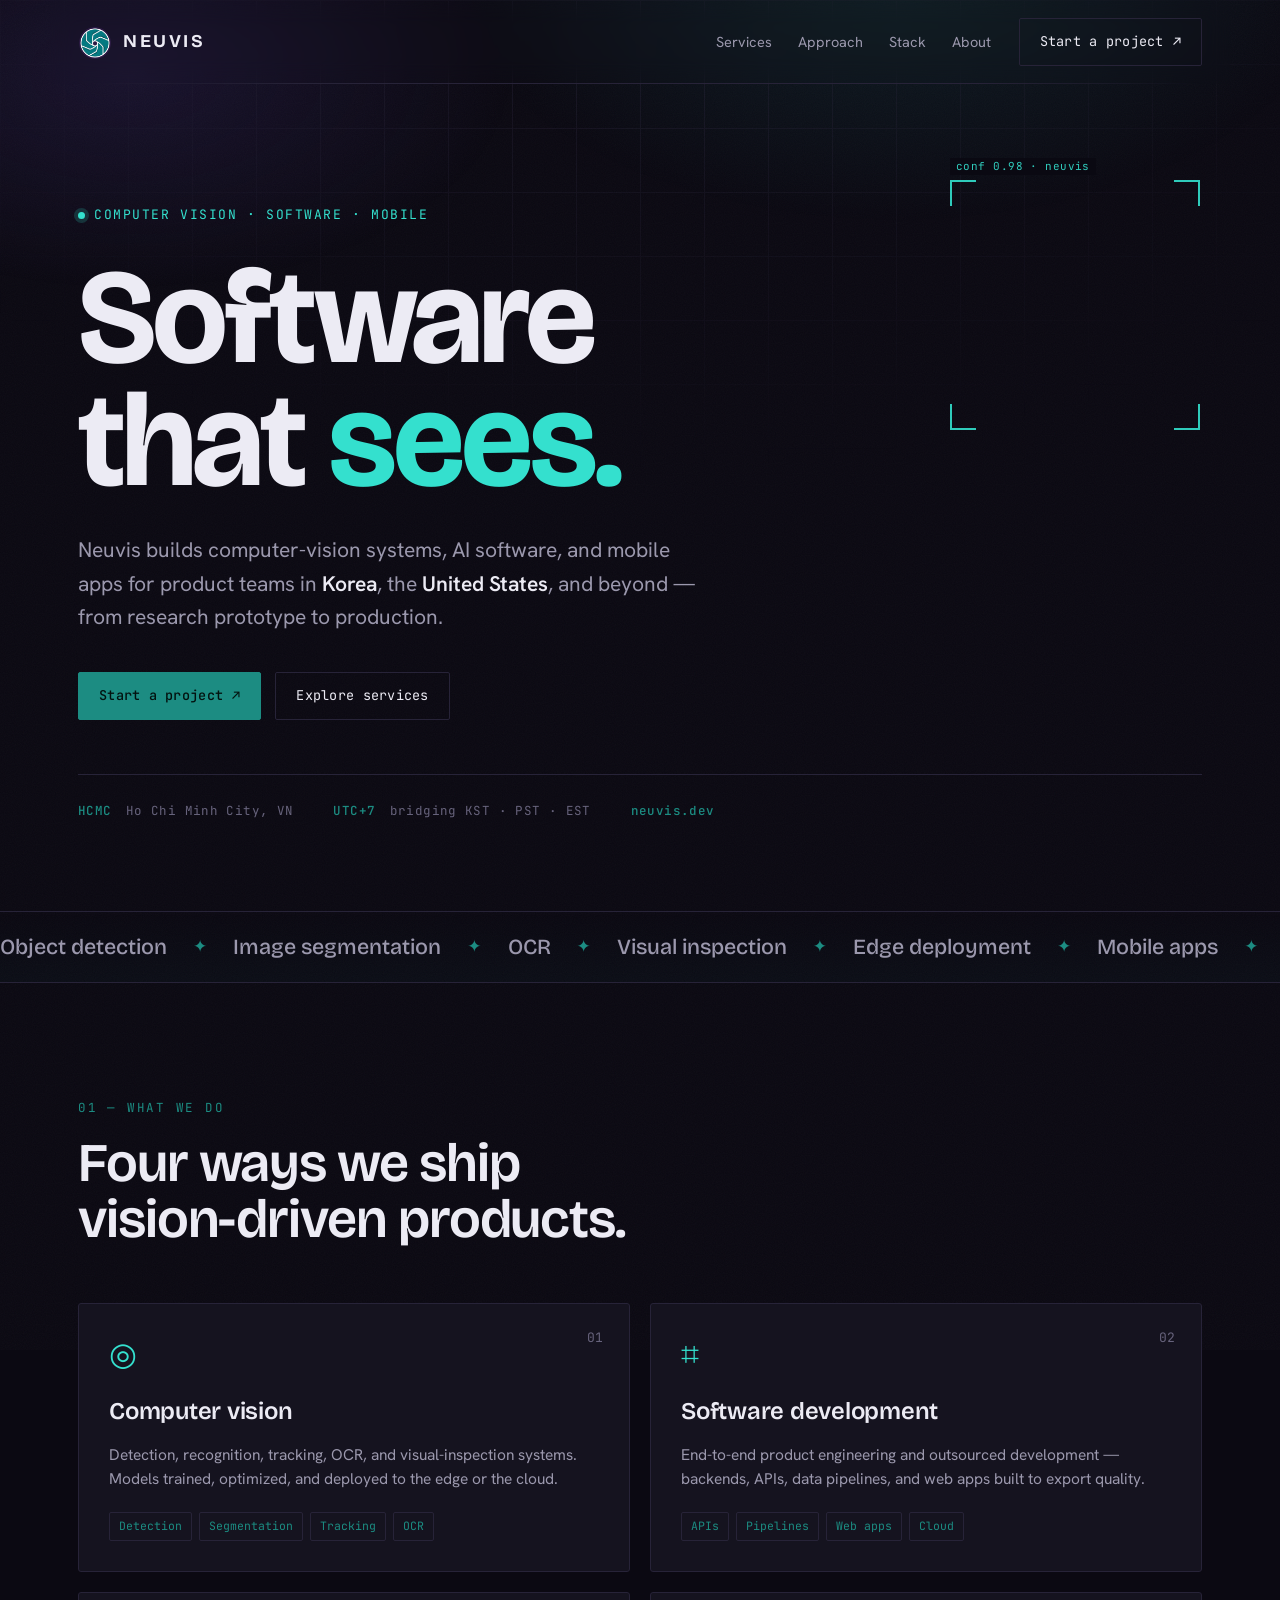
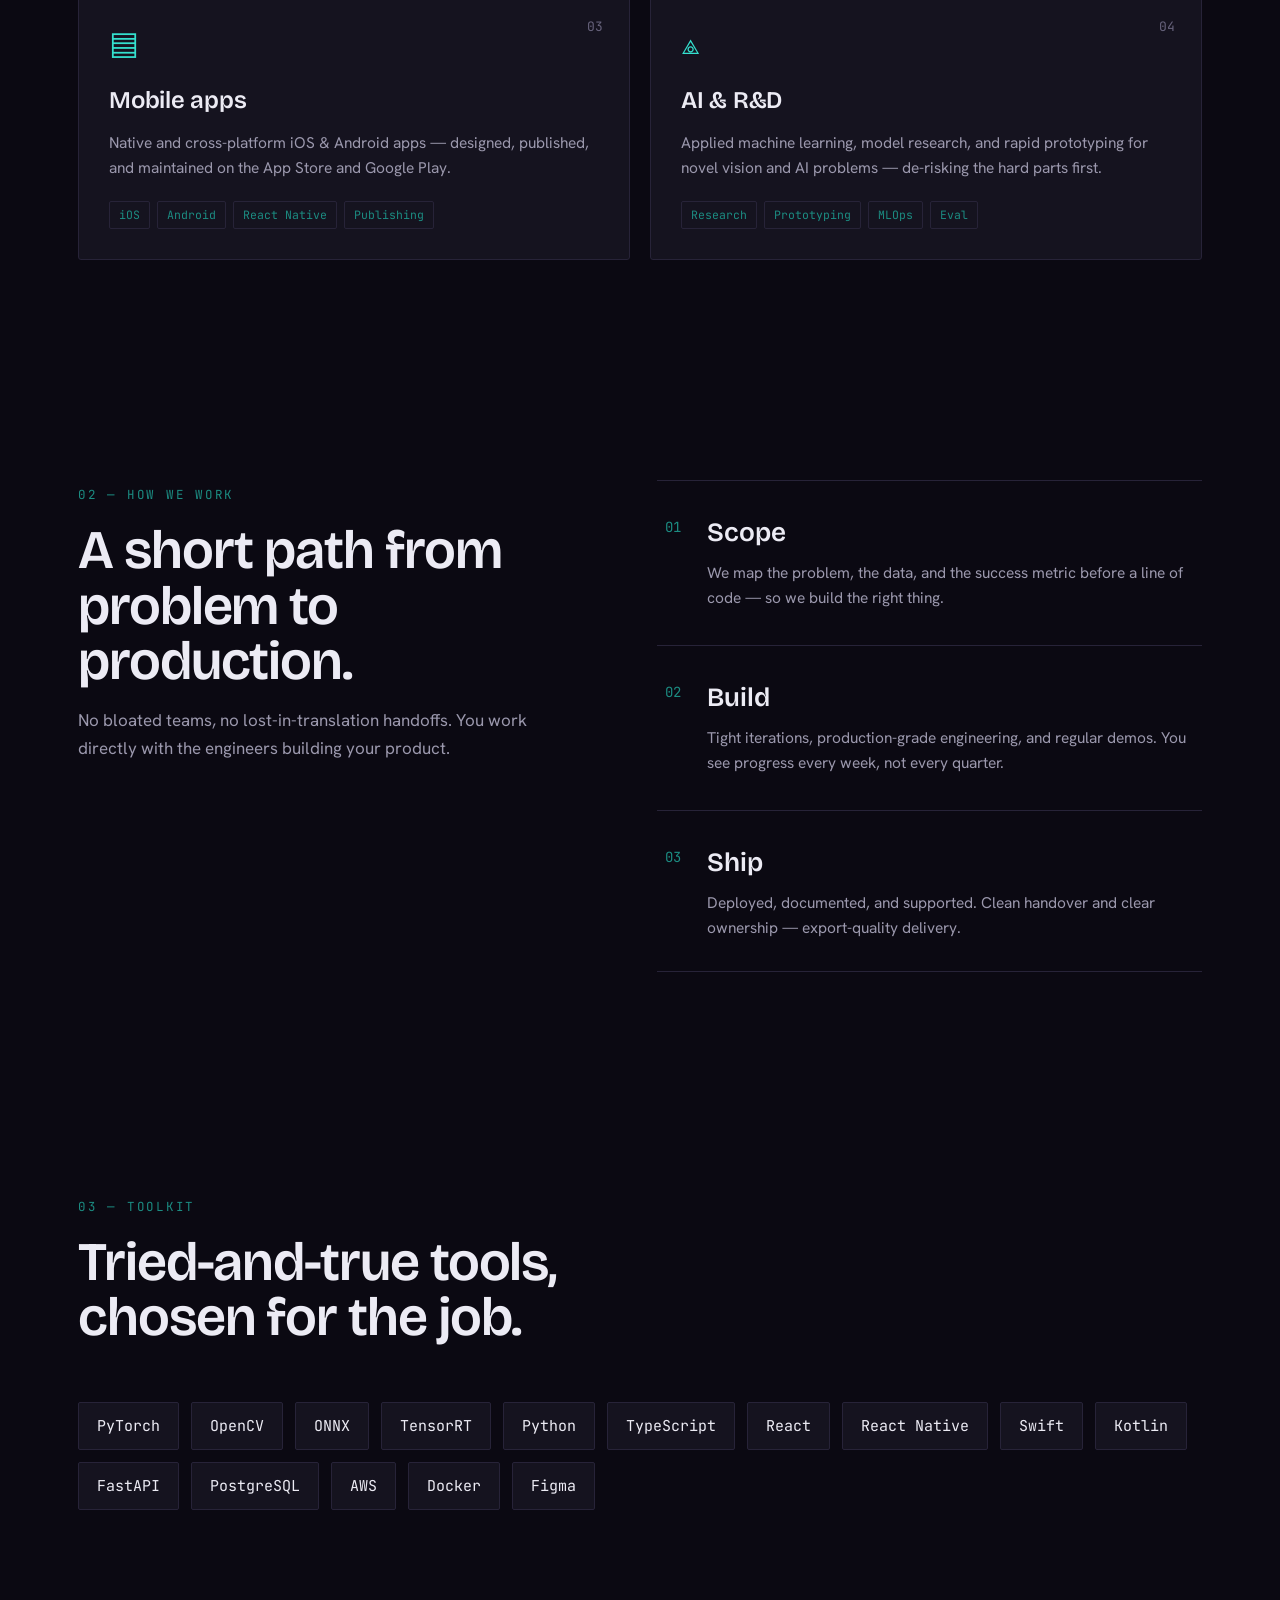
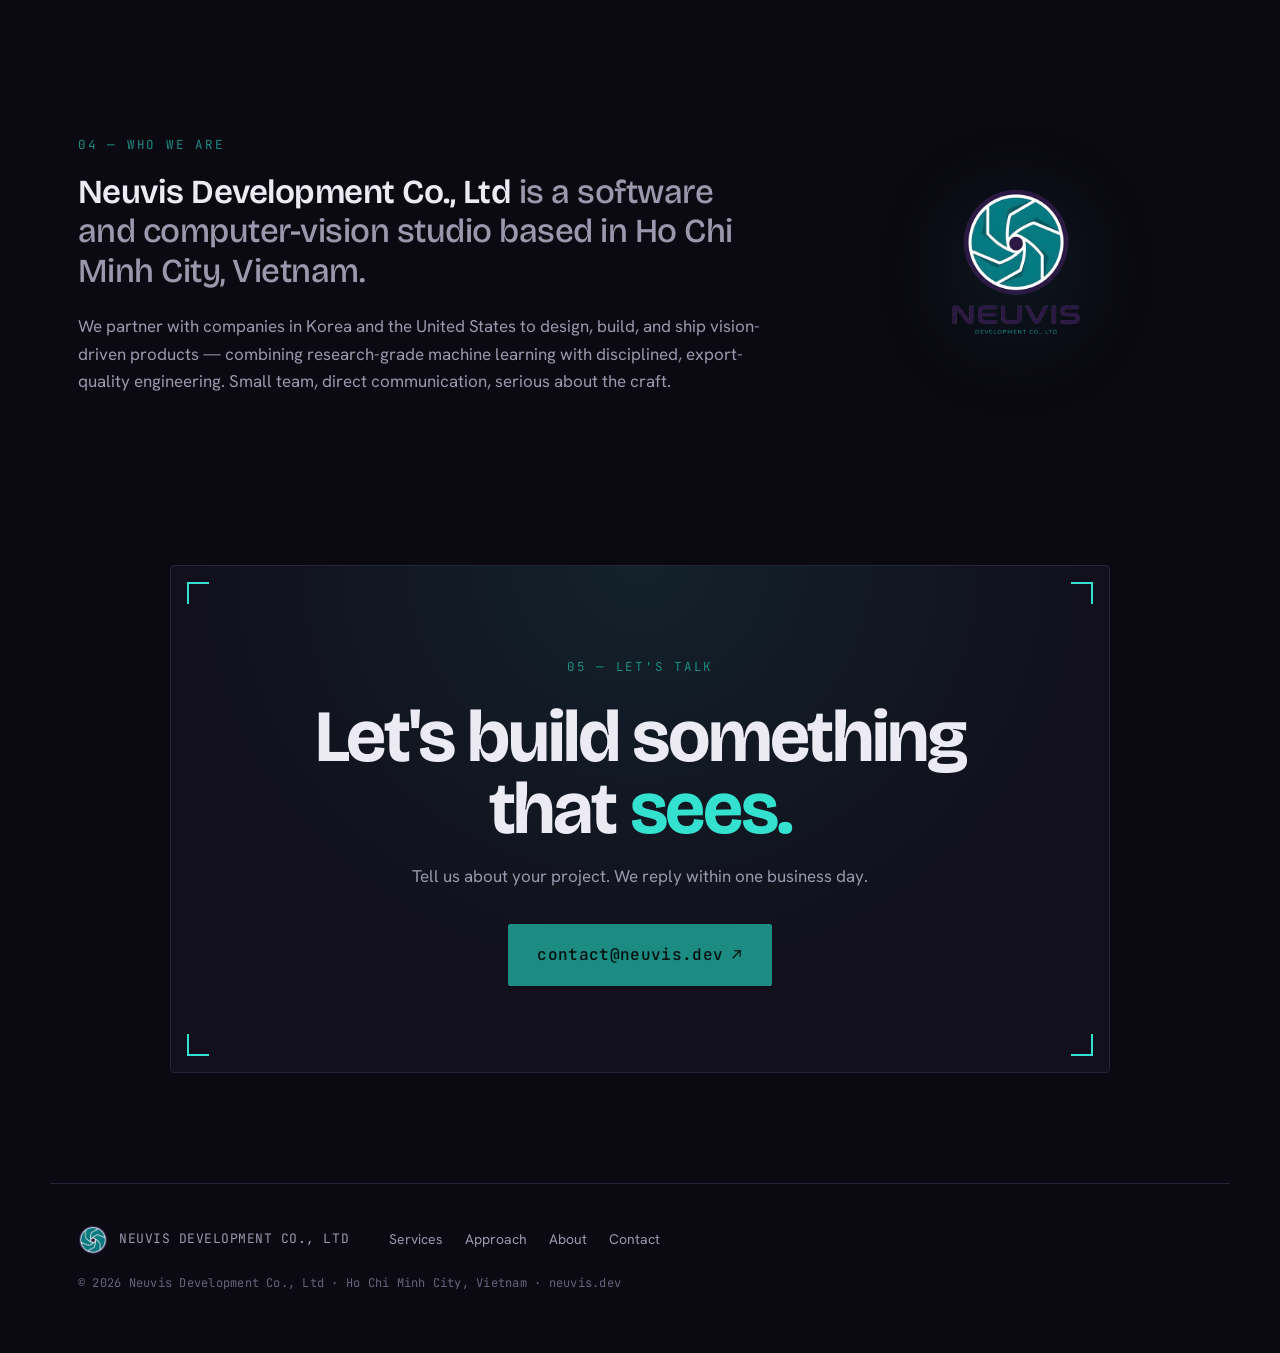
==== index.html @ f82b4265 "Initial commit: Neuvis homepage Static GitHub Pages site for Neuvis Development Co., Ltd — a compute" ====
<!DOCTYPE html>
<html lang="en">
<head>
<meta charset="UTF-8" />
<meta name="viewport" content="width=device-width, initial-scale=1.0" />
<title>Neuvis — Computer vision & software studio</title>
<meta name="description" content="Neuvis builds computer-vision systems, AI software, and mobile apps for product teams in Korea, the US, and beyond. A software studio based in Ho Chi Minh City, Vietnam." />
<meta name="theme-color" content="#0c0a14" />

<meta property="og:type" content="website" />
<meta property="og:title" content="Neuvis — Software that sees" />
<meta property="og:description" content="Computer-vision systems, AI software, and mobile apps for teams in Korea, the US, and beyond." />
<meta property="og:image" content="assets/og.png" />
<meta property="og:url" content="https://neuvis.dev" />
<meta name="twitter:card" content="summary_large_image" />

<link rel="icon" type="image/png" href="assets/favicon.png" />
<link rel="apple-touch-icon" href="assets/apple-touch-icon.png" />
<link rel="canonical" href="https://neuvis.dev" />

<link rel="preconnect" href="https://fonts.googleapis.com" />
<link rel="preconnect" href="https://fonts.gstatic.com" crossorigin />
<link href="https://fonts.googleapis.com/css2?family=Bricolage+Grotesque:opsz,wght@12..96,400;12..96,500;12..96,600;12..96,700;12..96,800&family=Hanken+Grotesk:wght@400;500;600&family=JetBrains+Mono:wght@400;500&display=swap" rel="stylesheet" />
<link rel="stylesheet" href="styles.css" />
</head>
<body>
<div class="grain" aria-hidden="true"></div>
<div class="grid-bg" aria-hidden="true"></div>

<!-- NAV -->
<header class="nav" id="top">
  <a class="nav__brand" href="#top" aria-label="Neuvis home">
    <img src="assets/mark.png" alt="" class="nav__mark" width="34" height="34" />
    <span class="nav__name">NEUVIS</span>
  </a>
  <nav class="nav__links" aria-label="Primary">
    <a href="#services">Services</a>
    <a href="#approach">Approach</a>
    <a href="#stack">Stack</a>
    <a href="#about">About</a>
  </nav>
  <a href="mailto:contact@neuvis.dev" class="btn btn--ghost nav__cta">
    <span>Start a project</span><i class="arrow">↗</i>
  </a>
  <button class="nav__menu" aria-label="Menu" id="menuBtn">≡</button>
</header>

<main>
  <!-- HERO -->
  <section class="hero">
    <div class="reticle" aria-hidden="true">
      <span class="reticle__b tl"></span><span class="reticle__b tr"></span>
      <span class="reticle__b bl"></span><span class="reticle__b br"></span>
      <span class="reticle__label">conf 0.98 · neuvis</span>
    </div>
    <p class="hero__eyebrow reveal">
      <span class="dot"></span>Computer vision · Software · Mobile
    </p>
    <h1 class="hero__title">
      <span class="reveal" style="--d:1">Software</span>
      <span class="reveal" style="--d:2">that <em>sees.</em></span>
    </h1>
    <p class="hero__lede reveal" style="--d:3">
      Neuvis builds computer-vision systems, AI software, and mobile apps for
      product teams in <strong>Korea</strong>, the <strong>United States</strong>, and beyond —
      from research prototype to production.
    </p>
    <div class="hero__cta reveal" style="--d:4">
      <a href="mailto:contact@neuvis.dev" class="btn btn--solid">
        <span>Start a project</span><i class="arrow">↗</i>
      </a>
      <a href="#services" class="btn btn--ghost"><span>Explore services</span></a>
    </div>
    <div class="hero__meta reveal" style="--d:5">
      <span><b>HCMC</b> Ho Chi Minh City, VN</span>
      <span><b>UTC+7</b> bridging KST · PST · EST</span>
      <span><b>neuvis.dev</b></span>
    </div>
  </section>

  <!-- MARQUEE -->
  <div class="marquee" aria-hidden="true">
    <div class="marquee__track">
      <span>Object detection</span><i>✦</i><span>Image segmentation</span><i>✦</i>
      <span>OCR</span><i>✦</i><span>Visual inspection</span><i>✦</i><span>Edge deployment</span><i>✦</i>
      <span>Mobile apps</span><i>✦</i><span>Backends &amp; APIs</span><i>✦</i><span>Applied ML</span><i>✦</i>
      <span>Object detection</span><i>✦</i><span>Image segmentation</span><i>✦</i>
      <span>OCR</span><i>✦</i><span>Visual inspection</span><i>✦</i><span>Edge deployment</span><i>✦</i>
      <span>Mobile apps</span><i>✦</i><span>Backends &amp; APIs</span><i>✦</i><span>Applied ML</span><i>✦</i>
    </div>
  </div>

  <!-- SERVICES -->
  <section class="section" id="services">
    <div class="section__head">
      <span class="kicker">01 — What we do</span>
      <h2 class="section__title reveal">Four ways we ship<br />vision-driven products.</h2>
    </div>
    <div class="cards">
      <article class="card reveal">
        <span class="card__no">01</span>
        <div class="card__icon">◎</div>
        <h3>Computer vision</h3>
        <p>Detection, recognition, tracking, OCR, and visual-inspection systems. Models
        trained, optimized, and deployed to the edge or the cloud.</p>
        <ul class="tags"><li>Detection</li><li>Segmentation</li><li>Tracking</li><li>OCR</li></ul>
      </article>
      <article class="card reveal">
        <span class="card__no">02</span>
        <div class="card__icon">⌗</div>
        <h3>Software development</h3>
        <p>End-to-end product engineering and outsourced development — backends, APIs,
        data pipelines, and web apps built to export quality.</p>
        <ul class="tags"><li>APIs</li><li>Pipelines</li><li>Web apps</li><li>Cloud</li></ul>
      </article>
      <article class="card reveal">
        <span class="card__no">03</span>
        <div class="card__icon">▤</div>
        <h3>Mobile apps</h3>
        <p>Native and cross-platform iOS &amp; Android apps — designed, published, and
        maintained on the App Store and Google Play.</p>
        <ul class="tags"><li>iOS</li><li>Android</li><li>React Native</li><li>Publishing</li></ul>
      </article>
      <article class="card reveal">
        <span class="card__no">04</span>
        <div class="card__icon">⟁</div>
        <h3>AI &amp; R&amp;D</h3>
        <p>Applied machine learning, model research, and rapid prototyping for novel
        vision and AI problems — de-risking the hard parts first.</p>
        <ul class="tags"><li>Research</li><li>Prototyping</li><li>MLOps</li><li>Eval</li></ul>
      </article>
    </div>
  </section>

  <!-- APPROACH -->
  <section class="section section--split" id="approach">
    <div class="section__head">
      <span class="kicker">02 — How we work</span>
      <h2 class="section__title reveal">A short path from<br />problem to production.</h2>
      <p class="section__lede reveal">No bloated teams, no lost-in-translation handoffs.
      You work directly with the engineers building your product.</p>
    </div>
    <ol class="steps">
      <li class="step reveal">
        <span class="step__no">01</span>
        <div><h3>Scope</h3>
        <p>We map the problem, the data, and the success metric before a line of code —
        so we build the right thing.</p></div>
      </li>
      <li class="step reveal">
        <span class="step__no">02</span>
        <div><h3>Build</h3>
        <p>Tight iterations, production-grade engineering, and regular demos. You see
        progress every week, not every quarter.</p></div>
      </li>
      <li class="step reveal">
        <span class="step__no">03</span>
        <div><h3>Ship</h3>
        <p>Deployed, documented, and supported. Clean handover and clear ownership —
        export-quality delivery.</p></div>
      </li>
    </ol>
  </section>

  <!-- STACK -->
  <section class="section" id="stack">
    <div class="section__head">
      <span class="kicker">03 — Toolkit</span>
      <h2 class="section__title reveal">Tried-and-true tools,<br />chosen for the job.</h2>
    </div>
    <ul class="stack reveal">
      <li>PyTorch</li><li>OpenCV</li><li>ONNX</li><li>TensorRT</li><li>Python</li>
      <li>TypeScript</li><li>React</li><li>React Native</li><li>Swift</li><li>Kotlin</li>
      <li>FastAPI</li><li>PostgreSQL</li><li>AWS</li><li>Docker</li><li>Figma</li>
    </ul>
  </section>

  <!-- ABOUT -->
  <section class="section section--about" id="about">
    <div class="about">
      <span class="kicker">04 — Who we are</span>
      <p class="about__lead reveal">
        <strong>Neuvis Development Co., Ltd</strong> is a software and computer-vision
        studio based in Ho Chi Minh City, Vietnam.
      </p>
      <p class="reveal">We partner with companies in Korea and the United States to design,
      build, and ship vision-driven products — combining research-grade machine learning
      with disciplined, export-quality engineering. Small team, direct communication,
      serious about the craft.</p>
    </div>
    <figure class="about__logo reveal" aria-hidden="true">
      <img src="assets/logo.png" alt="" width="360" />
    </figure>
  </section>

  <!-- CONTACT -->
  <section class="contact" id="contact">
    <span class="reticle__b tl"></span><span class="reticle__b tr"></span>
    <span class="reticle__b bl"></span><span class="reticle__b br"></span>
    <span class="kicker">05 — Let's talk</span>
    <h2 class="contact__title reveal">Let's build something<br />that <em>sees.</em></h2>
    <p class="contact__lede reveal">Tell us about your project. We reply within one business day.</p>
    <a href="mailto:contact@neuvis.dev" class="btn btn--solid btn--lg reveal">
      <span>contact@neuvis.dev</span><i class="arrow">↗</i>
    </a>
  </section>
</main>

<footer class="footer">
  <div class="footer__brand">
    <img src="assets/mark.png" alt="" width="30" height="30" />
    <span>NEUVIS DEVELOPMENT CO., LTD</span>
  </div>
  <nav class="footer__links" aria-label="Footer">
    <a href="#services">Services</a>
    <a href="#approach">Approach</a>
    <a href="#about">About</a>
    <a href="mailto:contact@neuvis.dev">Contact</a>
  </nav>
  <p class="footer__legal">© <span id="yr">2026</span> Neuvis Development Co., Ltd · Ho Chi Minh City, Vietnam · neuvis.dev</p>
</footer>

<script src="script.js"></script>
</body>
</html>
---- styles.css ----
/* ============================================================
   Neuvis — computer-vision studio homepage
   Aesthetic: deep indigo-black, teal accent, bounding-box motifs
   ============================================================ */
:root {
  --bg:        #0b0912;
  --bg-2:      #11101c;
  --surface:   #15131f;
  --line:      #272338;
  --navy:      #2a1f4e;
  --teal:      #1c8c82;
  --teal-br:   #34e0ce;
  --teal-dim:  #1a7a72;
  --ink:       #ecebf4;
  --muted:     #9b98ad;
  --faint:     #67637c;
  --maxw:      1180px;

  --display: "Bricolage Grotesque", "Hanken Grotesk", sans-serif;
  --body:    "Hanken Grotesk", system-ui, sans-serif;
  --mono:    "JetBrains Mono", ui-monospace, monospace;
}

* { box-sizing: border-box; margin: 0; padding: 0; }
html { scroll-behavior: smooth; }

body {
  background: var(--bg);
  color: var(--ink);
  font-family: var(--body);
  font-size: 17px;
  line-height: 1.6;
  -webkit-font-smoothing: antialiased;
  overflow-x: hidden;
}
::selection { background: var(--teal); color: #04130f; }

a { color: inherit; text-decoration: none; }
em { font-style: normal; color: var(--teal-br); }
strong { color: var(--ink); font-weight: 600; }

/* ---------- atmosphere ---------- */
.grid-bg {
  position: fixed; inset: 0; z-index: -2; pointer-events: none;
  background-image:
    linear-gradient(var(--line) 1px, transparent 1px),
    linear-gradient(90deg, var(--line) 1px, transparent 1px);
  background-size: 64px 64px;
  -webkit-mask-image: radial-gradient(ellipse 90% 70% at 50% 0%, #000 0%, transparent 75%);
          mask-image: radial-gradient(ellipse 90% 70% at 50% 0%, #000 0%, transparent 75%);
  opacity: .5;
}
body::before {
  content: ""; position: fixed; z-index: -2; inset: 0; pointer-events: none;
  background:
    radial-gradient(60% 50% at 70% -5%, rgba(52,224,206,.10), transparent 60%),
    radial-gradient(50% 40% at 10% 8%, rgba(42,31,78,.45), transparent 60%);
}
.grain {
  position: fixed; inset: -50%; z-index: -1; pointer-events: none; opacity: .035;
  background-image: url("data:image/svg+xml,%3Csvg xmlns='http://www.w3.org/2000/svg' width='120' height='120'%3E%3Cfilter id='n'%3E%3CfeTurbulence type='fractalNoise' baseFrequency='.9' numOctaves='3'/%3E%3C/filter%3E%3Crect width='100%25' height='100%25' filter='url(%23n)'/%3E%3C/svg%3E");
}

/* ---------- nav ---------- */
.nav {
  position: sticky; top: 0; z-index: 50;
  display: flex; align-items: center; gap: 28px;
  max-width: var(--maxw); margin: 0 auto; padding: 18px 28px;
  backdrop-filter: blur(12px);
}
.nav::after {
  content: ""; position: absolute; left: 28px; right: 28px; bottom: 0; height: 1px;
  background: linear-gradient(90deg, transparent, var(--line) 20%, var(--line) 80%, transparent);
}
.nav__brand { display: flex; align-items: center; gap: 11px; }
.nav__mark { display: block; }
.nav__name { font-family: var(--display); font-weight: 700; letter-spacing: .14em; font-size: 18px; }
.nav__links { display: flex; gap: 26px; margin-left: auto; font-size: 14.5px; color: var(--muted); }
.nav__links a { position: relative; transition: color .2s; }
.nav__links a::after {
  content: ""; position: absolute; left: 0; bottom: -5px; height: 1px; width: 0;
  background: var(--teal-br); transition: width .25s;
}
.nav__links a:hover { color: var(--ink); }
.nav__links a:hover::after { width: 100%; }
.nav__menu { display: none; background: none; border: 0; color: var(--ink); font-size: 26px; cursor: pointer; }

/* ---------- buttons ---------- */
.btn {
  display: inline-flex; align-items: center; gap: 9px;
  font-family: var(--mono); font-size: 13.5px; letter-spacing: .02em;
  padding: 12px 20px; border-radius: 2px; border: 1px solid var(--line);
  transition: transform .2s, background .2s, border-color .2s, color .2s;
  white-space: nowrap;
}
.btn .arrow { transition: transform .2s; font-style: normal; }
.btn:hover .arrow { transform: translate(2px,-2px); }
.btn--ghost:hover { border-color: var(--teal); color: var(--teal-br); }
.btn--solid { background: var(--teal); color: #03120f; border-color: var(--teal); font-weight: 500; }
.btn--solid:hover { background: var(--teal-br); transform: translateY(-2px); }
.btn--lg { padding: 17px 28px; font-size: 16px; }
.nav__cta { margin-left: 0; }

/* ---------- hero ---------- */
.hero {
  position: relative; max-width: var(--maxw); margin: 0 auto;
  padding: 116px 28px 90px;
}
.hero__eyebrow {
  display: inline-flex; align-items: center; gap: 9px;
  font-family: var(--mono); font-size: 13px; letter-spacing: .12em; text-transform: uppercase;
  color: var(--teal-br); margin-bottom: 30px;
}
.hero__eyebrow .dot { width: 7px; height: 7px; border-radius: 50%; background: var(--teal-br); box-shadow: 0 0 0 4px rgba(52,224,206,.18); animation: pulse 2.4s infinite; }
@keyframes pulse { 0%,100%{ opacity: 1 } 50%{ opacity: .4 } }

.hero__title {
  font-family: var(--display); font-weight: 700; line-height: .92;
  font-size: clamp(3.3rem, 11vw, 8.4rem); letter-spacing: -.03em; margin-bottom: 30px;
}
.hero__title span { display: block; }
.hero__lede { max-width: 620px; font-size: clamp(1.05rem, 2.2vw, 1.32rem); color: var(--muted); margin-bottom: 38px; }
.hero__cta { display: flex; flex-wrap: wrap; gap: 14px; margin-bottom: 54px; }
.hero__meta {
  display: flex; flex-wrap: wrap; gap: 14px 40px;
  font-family: var(--mono); font-size: 12.5px; color: var(--faint); letter-spacing: .03em;
  padding-top: 26px; border-top: 1px solid var(--line);
}
.hero__meta b { color: var(--teal); font-weight: 500; margin-right: 6px; }

/* reticle / bounding box in hero */
.reticle {
  position: absolute; top: 96px; right: 30px; width: 250px; height: 250px;
  display: none; opacity: .9;
}
@media (min-width: 1080px) { .reticle { display: block; } }
.reticle__b { position: absolute; width: 26px; height: 26px; border: 2px solid var(--teal-br); }
.reticle .tl { top: 0; left: 0; border-right: 0; border-bottom: 0; }
.reticle .tr { top: 0; right: 0; border-left: 0; border-bottom: 0; }
.reticle .bl { bottom: 0; left: 0; border-right: 0; border-top: 0; }
.reticle .br { bottom: 0; right: 0; border-left: 0; border-top: 0; }
.reticle__label {
  position: absolute; top: -22px; left: 0; font-family: var(--mono); font-size: 11px;
  color: var(--teal-br); letter-spacing: .04em; background: var(--bg); padding: 0 6px;
}
.reticle { animation: scan 6s ease-in-out infinite; }
@keyframes scan { 0%,100%{ transform: translateY(0) } 50%{ transform: translateY(18px) } }

/* ---------- marquee ---------- */
.marquee {
  border-block: 1px solid var(--line); overflow: hidden; padding: 18px 0;
  background: linear-gradient(180deg, transparent, rgba(28,140,130,.04));
}
.marquee__track { display: flex; gap: 26px; width: max-content; animation: slide 38s linear infinite; }
.marquee__track span { font-family: var(--display); font-size: 1.35rem; font-weight: 500; color: var(--muted); white-space: nowrap; }
.marquee__track i { color: var(--teal); font-style: normal; align-self: center; }
@keyframes slide { to { transform: translateX(-50%); } }

/* ---------- sections ---------- */
.section { max-width: var(--maxw); margin: 0 auto; padding: 110px 28px; }
.section__head { margin-bottom: 56px; }
.kicker {
  display: inline-block; font-family: var(--mono); font-size: 12.5px; letter-spacing: .14em;
  text-transform: uppercase; color: var(--teal); margin-bottom: 18px;
}
.section__title { font-family: var(--display); font-weight: 600; font-size: clamp(2rem, 5vw, 3.4rem); line-height: 1.02; letter-spacing: -.02em; }
.section__lede { color: var(--muted); max-width: 460px; margin-top: 18px; }

/* ---------- service cards ---------- */
.cards { display: grid; grid-template-columns: repeat(2, 1fr); gap: 20px; }
.card {
  position: relative; background: var(--surface); border: 1px solid var(--line);
  padding: 34px 30px 30px; border-radius: 3px; overflow: hidden;
  transition: transform .3s, border-color .3s, background .3s;
}
.card::before, .card::after {
  content: ""; position: absolute; width: 14px; height: 14px; transition: all .3s; opacity: 0;
}
.card::before { top: 12px; left: 12px; border-top: 2px solid var(--teal-br); border-left: 2px solid var(--teal-br); }
.card::after  { bottom: 12px; right: 12px; border-bottom: 2px solid var(--teal-br); border-right: 2px solid var(--teal-br); }
.card:hover { transform: translateY(-5px); border-color: var(--teal-dim); background: #181523; }
.card:hover::before, .card:hover::after { opacity: 1; }
.card__no { position: absolute; top: 24px; right: 26px; font-family: var(--mono); font-size: 13px; color: var(--faint); }
.card__icon { font-size: 32px; color: var(--teal-br); line-height: 1; margin-bottom: 22px; }
.card h3 { font-family: var(--display); font-weight: 600; font-size: 1.5rem; letter-spacing: -.01em; margin-bottom: 12px; }
.card p { color: var(--muted); font-size: 15.5px; margin-bottom: 20px; }
.tags { list-style: none; display: flex; flex-wrap: wrap; gap: 7px; }
.tags li { font-family: var(--mono); font-size: 11.5px; color: var(--teal); border: 1px solid var(--line); padding: 4px 9px; border-radius: 2px; }

/* ---------- approach ---------- */
.section--split { display: grid; grid-template-columns: 1fr 1.05fr; gap: 60px; align-items: start; }
.section--split .section__head { margin-bottom: 0; position: sticky; top: 100px; }
.steps { list-style: none; display: flex; flex-direction: column; gap: 4px; }
.step { display: flex; gap: 26px; padding: 30px 8px; border-top: 1px solid var(--line); }
.step:last-child { border-bottom: 1px solid var(--line); }
.step__no { font-family: var(--mono); font-size: 14px; color: var(--teal); padding-top: 5px; }
.step h3 { font-family: var(--display); font-weight: 600; font-size: 1.65rem; margin-bottom: 8px; }
.step p { color: var(--muted); font-size: 15.5px; }

/* ---------- stack ---------- */
.stack { list-style: none; display: flex; flex-wrap: wrap; gap: 12px; }
.stack li {
  font-family: var(--mono); font-size: 15px; color: var(--ink);
  padding: 11px 18px; border: 1px solid var(--line); border-radius: 2px;
  background: var(--surface); transition: color .2s, border-color .2s, transform .2s;
}
.stack li:hover { color: var(--teal-br); border-color: var(--teal-dim); transform: translateY(-3px); }

/* ---------- about ---------- */
.section--about { display: grid; grid-template-columns: 1.3fr .7fr; gap: 60px; align-items: center; }
.about__lead { font-family: var(--display); font-weight: 500; font-size: clamp(1.5rem, 3vw, 2.1rem); line-height: 1.18; letter-spacing: -.015em; margin-bottom: 22px; }
.about p { color: var(--muted); }
.about__logo { display: flex; justify-content: center; }
.about__logo img { max-width: 100%; height: auto; filter: drop-shadow(0 18px 50px rgba(52,224,206,.12)); }

/* ---------- contact ---------- */
.contact {
  position: relative; max-width: 940px; margin: 60px auto 110px; padding: 86px 40px;
  text-align: center; border: 1px solid var(--line); border-radius: 4px;
  background:
    radial-gradient(70% 120% at 50% 0%, rgba(28,140,130,.14), transparent 70%),
    var(--bg-2);
}
.contact .kicker { color: var(--teal); }
.contact__title { font-family: var(--display); font-weight: 700; font-size: clamp(2.4rem, 6vw, 4.6rem); line-height: .98; letter-spacing: -.03em; margin: 6px 0 18px; }
.contact__lede { color: var(--muted); margin-bottom: 34px; }
.contact .reticle__b { width: 22px; height: 22px; }
.contact .tl { top: 16px; left: 16px; border-right: 0; border-bottom: 0; }
.contact .tr { top: 16px; right: 16px; border-left: 0; border-bottom: 0; }
.contact .bl { bottom: 16px; left: 16px; border-right: 0; border-top: 0; }
.contact .br { bottom: 16px; right: 16px; border-left: 0; border-top: 0; }

/* ---------- footer ---------- */
.footer {
  max-width: var(--maxw); margin: 0 auto; padding: 40px 28px 60px;
  display: flex; flex-wrap: wrap; align-items: center; gap: 20px 40px;
  border-top: 1px solid var(--line);
}
.footer__brand { display: flex; align-items: center; gap: 11px; font-family: var(--mono); font-size: 13px; letter-spacing: .04em; color: var(--muted); }
.footer__links { display: flex; gap: 22px; font-size: 14px; color: var(--muted); }
.footer__links a:hover { color: var(--teal-br); }
.footer__legal { width: 100%; font-family: var(--mono); font-size: 12px; color: var(--faint); letter-spacing: .02em; }

/* ---------- reveal animation ---------- */
.reveal { opacity: 0; transform: translateY(22px); transition: opacity .7s ease, transform .7s ease; transition-delay: calc(var(--d, 0) * 90ms); }
.reveal.in { opacity: 1; transform: none; }
@media (prefers-reduced-motion: reduce) {
  .reveal { opacity: 1; transform: none; transition: none; }
  .reticle, .hero__eyebrow .dot, .marquee__track { animation: none; }
  html { scroll-behavior: auto; }
}

/* ---------- responsive ---------- */
@media (max-width: 860px) {
  .nav__links { display: none; }
  .nav__cta { display: none; }
  .nav__menu { display: block; margin-left: auto; }
  .nav.open .nav__links {
    display: flex; position: absolute; top: 100%; left: 0; right: 0; flex-direction: column;
    gap: 0; background: var(--bg-2); border-bottom: 1px solid var(--line);
  }
  .nav.open .nav__links a { padding: 16px 28px; border-top: 1px solid var(--line); }
  .cards { grid-template-columns: 1fr; }
  .section--split, .section--about { grid-template-columns: 1fr; gap: 36px; }
  .section--split .section__head { position: static; }
  .about__logo { order: -1; }
}
@media (max-width: 480px) {
  body { font-size: 16px; }
  .section { padding: 78px 22px; }
  .hero { padding: 80px 22px 70px; }
  .contact { padding: 60px 24px; margin-inline: 14px; }
}
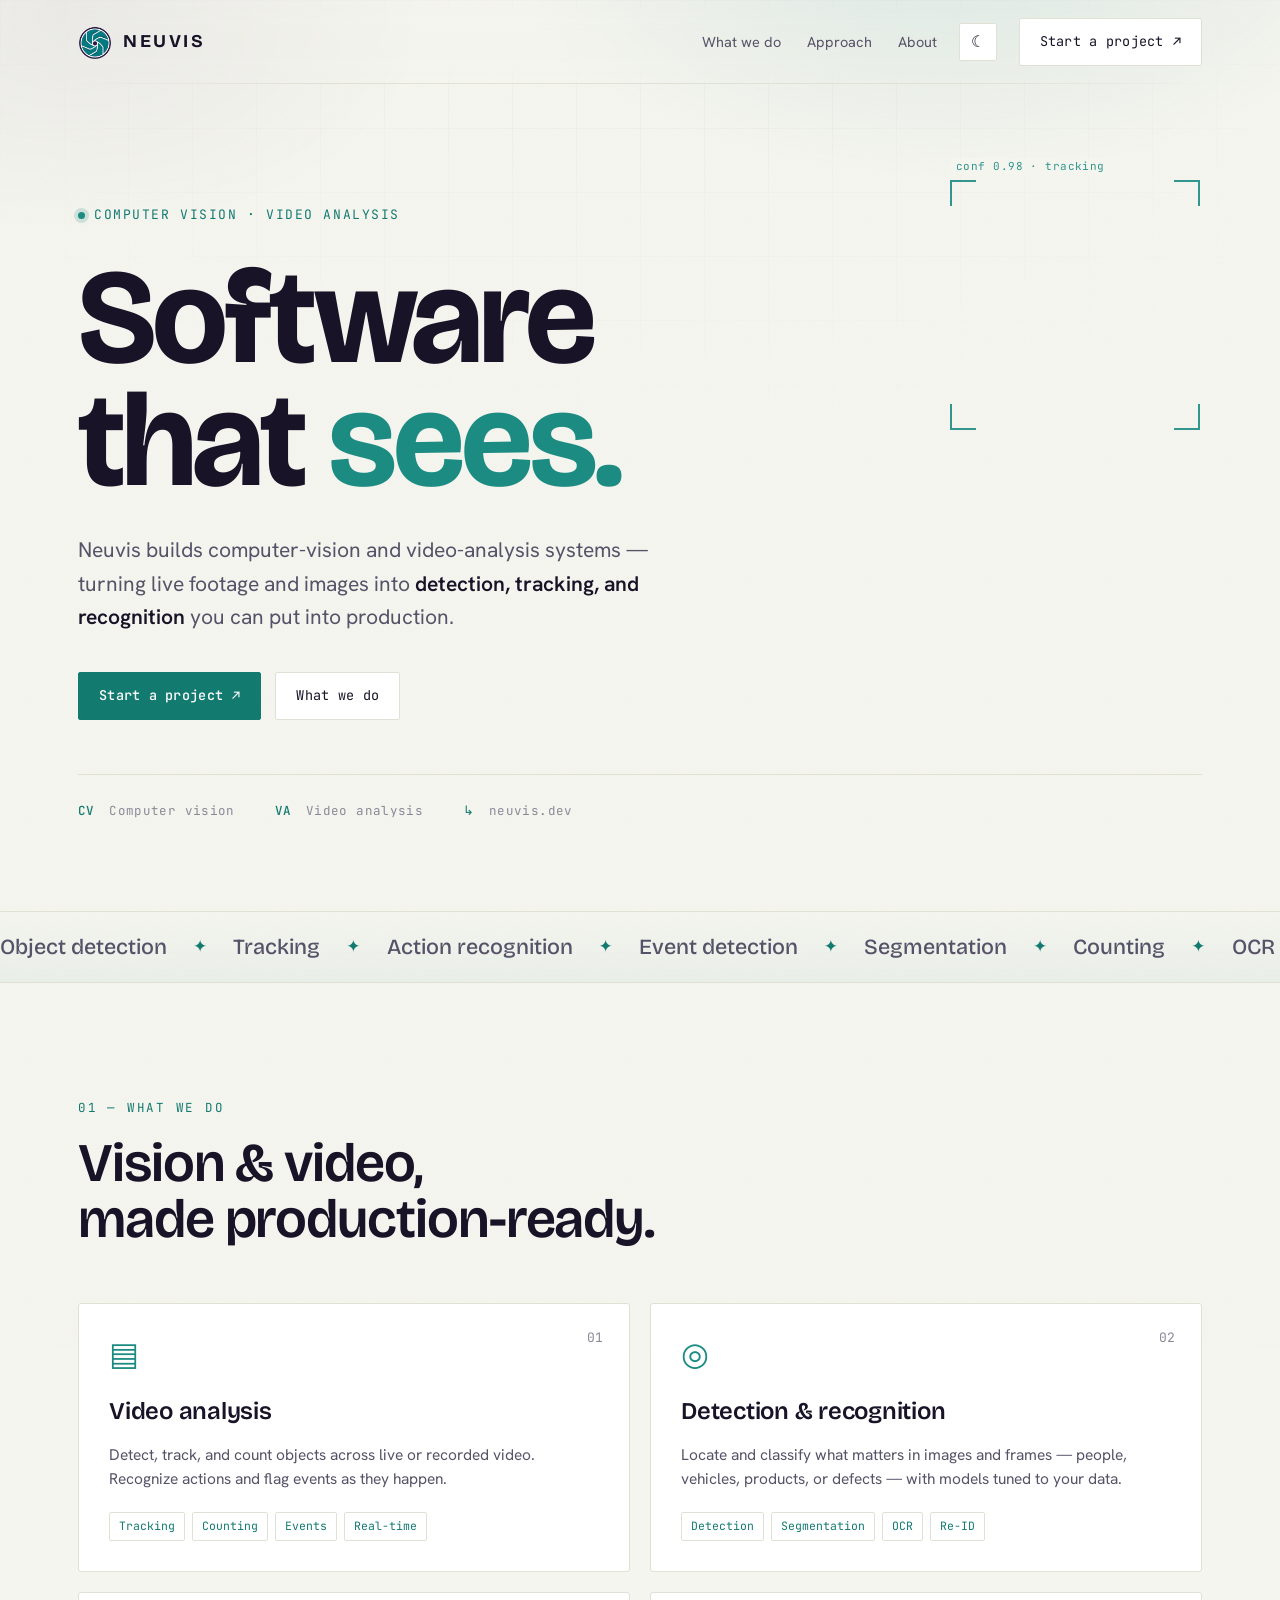
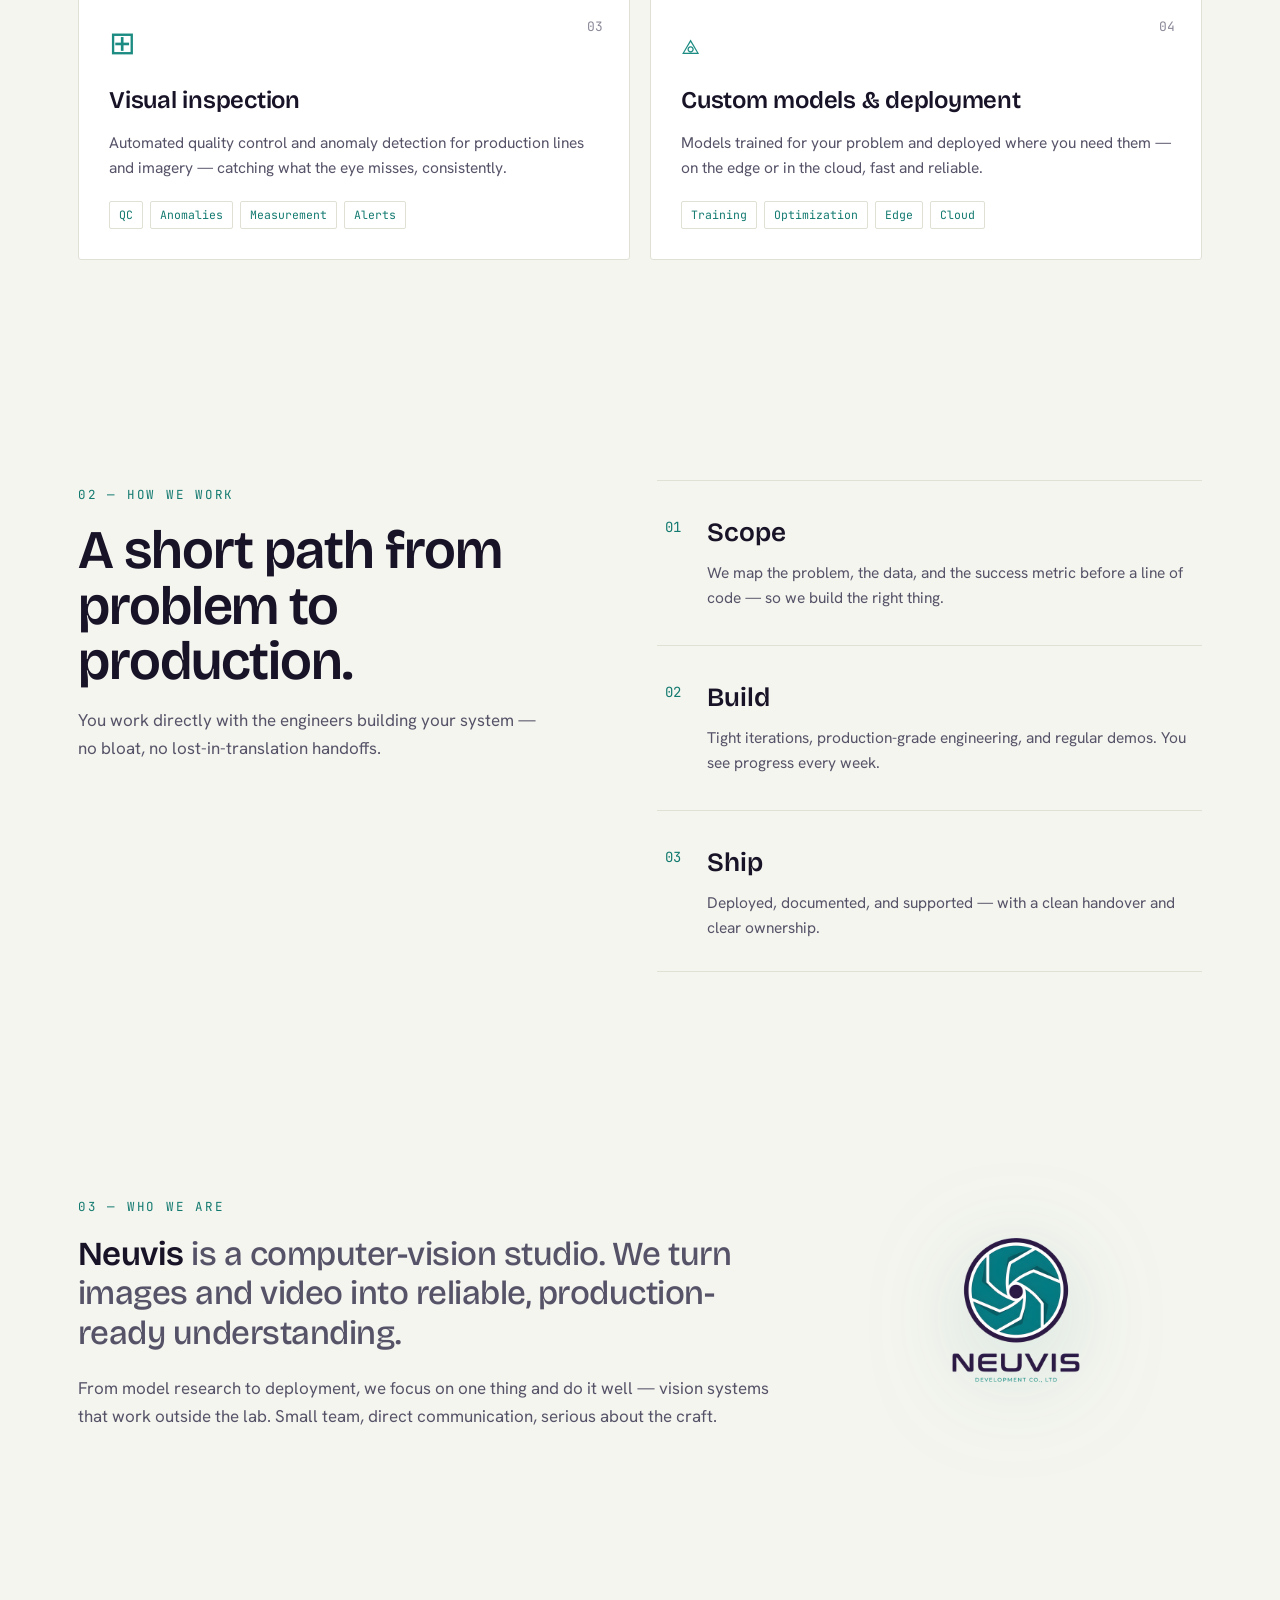
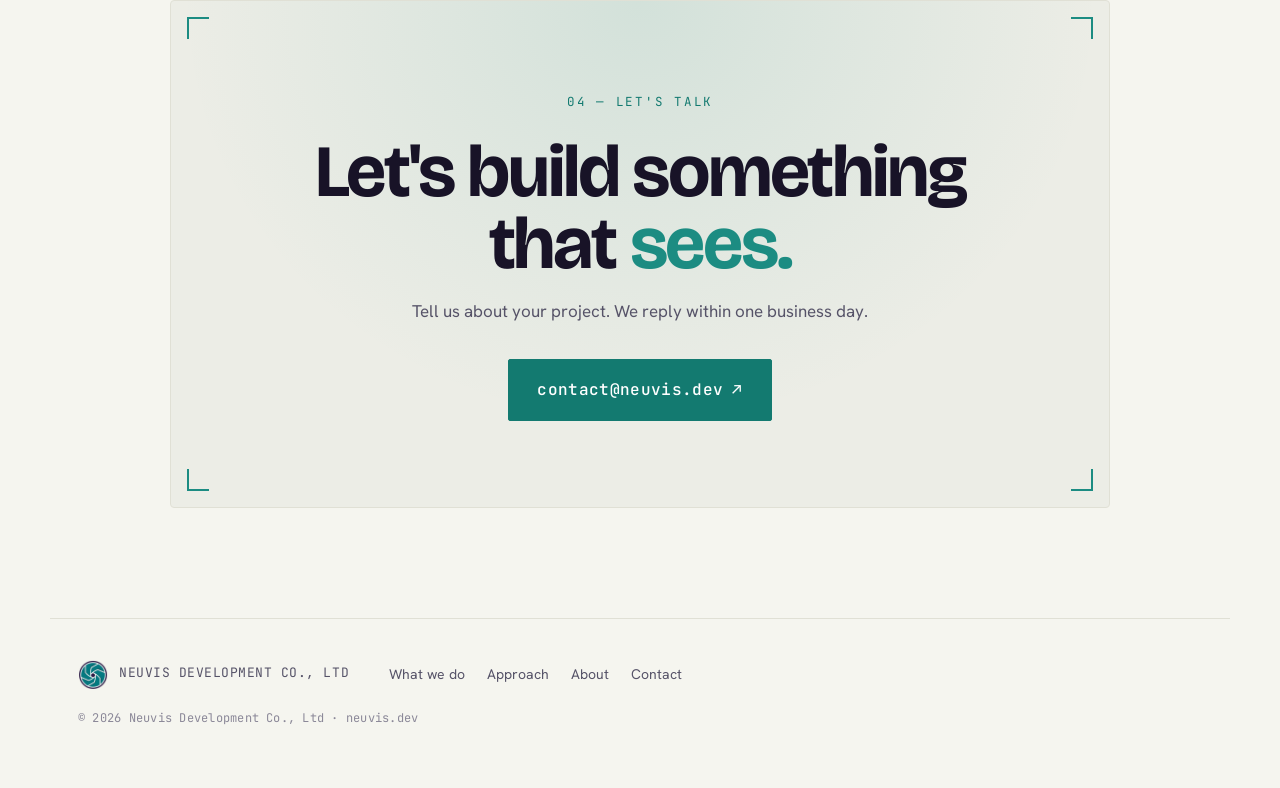
==== commit 49b35a0b: "Refocus on computer vision & video analysis; add light/dark theme - Drop mobile/web/geography copy; " ====
--- a/index.html
+++ b/index.html
@@ -3,13 +3,13 @@
 <head>
 <meta charset="UTF-8" />
 <meta name="viewport" content="width=device-width, initial-scale=1.0" />
-<title>Neuvis — Computer vision & software studio</title>
-<meta name="description" content="Neuvis builds computer-vision systems, AI software, and mobile apps for product teams in Korea, the US, and beyond. A software studio based in Ho Chi Minh City, Vietnam." />
-<meta name="theme-color" content="#0c0a14" />
+<title>Neuvis — Computer vision & video analysis</title>
+<meta name="description" content="Neuvis builds computer-vision and video-analysis systems — detection, tracking, and recognition turned into reliable, production-ready software." />
+<meta name="theme-color" content="#f5f5f0" />
 
 <meta property="og:type" content="website" />
 <meta property="og:title" content="Neuvis — Software that sees" />
-<meta property="og:description" content="Computer-vision systems, AI software, and mobile apps for teams in Korea, the US, and beyond." />
+<meta property="og:description" content="Computer-vision and video-analysis systems — detection, tracking, and recognition, production-ready." />
 <meta property="og:image" content="assets/og.png" />
 <meta property="og:url" content="https://neuvis.dev" />
 <meta name="twitter:card" content="summary_large_image" />
@@ -17,6 +17,8 @@
 <link rel="icon" type="image/png" href="assets/favicon.png" />
 <link rel="apple-touch-icon" href="assets/apple-touch-icon.png" />
 <link rel="canonical" href="https://neuvis.dev" />
+
+<script>try{var t=localStorage.getItem('neuvis-theme');if(t)document.documentElement.setAttribute('data-theme',t);}catch(e){}</script>
 
 <link rel="preconnect" href="https://fonts.googleapis.com" />
 <link rel="preconnect" href="https://fonts.gstatic.com" crossorigin />
@@ -34,11 +36,11 @@
     <span class="nav__name">NEUVIS</span>
   </a>
   <nav class="nav__links" aria-label="Primary">
-    <a href="#services">Services</a>
+    <a href="#services">What we do</a>
     <a href="#approach">Approach</a>
-    <a href="#stack">Stack</a>
     <a href="#about">About</a>
   </nav>
+  <button class="theme" id="themeBtn" aria-label="Switch to dark mode" title="Toggle theme"><span class="theme__icon">☾</span></button>
   <a href="mailto:contact@neuvis.dev" class="btn btn--ghost nav__cta">
     <span>Start a project</span><i class="arrow">↗</i>
   </a>
@@ -51,42 +53,42 @@
     <div class="reticle" aria-hidden="true">
       <span class="reticle__b tl"></span><span class="reticle__b tr"></span>
       <span class="reticle__b bl"></span><span class="reticle__b br"></span>
-      <span class="reticle__label">conf 0.98 · neuvis</span>
+      <span class="reticle__label">conf 0.98 · tracking</span>
     </div>
     <p class="hero__eyebrow reveal">
-      <span class="dot"></span>Computer vision · Software · Mobile
+      <span class="dot"></span>Computer vision · Video analysis
     </p>
     <h1 class="hero__title">
       <span class="reveal" style="--d:1">Software</span>
       <span class="reveal" style="--d:2">that <em>sees.</em></span>
     </h1>
     <p class="hero__lede reveal" style="--d:3">
-      Neuvis builds computer-vision systems, AI software, and mobile apps for
-      product teams in <strong>Korea</strong>, the <strong>United States</strong>, and beyond —
-      from research prototype to production.
+      Neuvis builds computer-vision and video-analysis systems — turning live
+      footage and images into <strong>detection, tracking, and recognition</strong>
+      you can put into production.
     </p>
     <div class="hero__cta reveal" style="--d:4">
       <a href="mailto:contact@neuvis.dev" class="btn btn--solid">
         <span>Start a project</span><i class="arrow">↗</i>
       </a>
-      <a href="#services" class="btn btn--ghost"><span>Explore services</span></a>
+      <a href="#services" class="btn btn--ghost"><span>What we do</span></a>
     </div>
     <div class="hero__meta reveal" style="--d:5">
-      <span><b>HCMC</b> Ho Chi Minh City, VN</span>
-      <span><b>UTC+7</b> bridging KST · PST · EST</span>
-      <span><b>neuvis.dev</b></span>
+      <span><b>CV</b> Computer vision</span>
+      <span><b>VA</b> Video analysis</span>
+      <span><b>↳</b> neuvis.dev</span>
     </div>
   </section>
 
   <!-- MARQUEE -->
   <div class="marquee" aria-hidden="true">
     <div class="marquee__track">
-      <span>Object detection</span><i>✦</i><span>Image segmentation</span><i>✦</i>
-      <span>OCR</span><i>✦</i><span>Visual inspection</span><i>✦</i><span>Edge deployment</span><i>✦</i>
-      <span>Mobile apps</span><i>✦</i><span>Backends &amp; APIs</span><i>✦</i><span>Applied ML</span><i>✦</i>
-      <span>Object detection</span><i>✦</i><span>Image segmentation</span><i>✦</i>
-      <span>OCR</span><i>✦</i><span>Visual inspection</span><i>✦</i><span>Edge deployment</span><i>✦</i>
-      <span>Mobile apps</span><i>✦</i><span>Backends &amp; APIs</span><i>✦</i><span>Applied ML</span><i>✦</i>
+      <span>Object detection</span><i>✦</i><span>Tracking</span><i>✦</i>
+      <span>Action recognition</span><i>✦</i><span>Event detection</span><i>✦</i><span>Segmentation</span><i>✦</i>
+      <span>Counting</span><i>✦</i><span>OCR</span><i>✦</i><span>Visual inspection</span><i>✦</i>
+      <span>Object detection</span><i>✦</i><span>Tracking</span><i>✦</i>
+      <span>Action recognition</span><i>✦</i><span>Event detection</span><i>✦</i><span>Segmentation</span><i>✦</i>
+      <span>Counting</span><i>✦</i><span>OCR</span><i>✦</i><span>Visual inspection</span><i>✦</i>
     </div>
   </div>
 
@@ -94,40 +96,40 @@
   <section class="section" id="services">
     <div class="section__head">
       <span class="kicker">01 — What we do</span>
-      <h2 class="section__title reveal">Four ways we ship<br />vision-driven products.</h2>
+      <h2 class="section__title reveal">Vision &amp; video,<br />made production-ready.</h2>
     </div>
     <div class="cards">
       <article class="card reveal">
         <span class="card__no">01</span>
+        <div class="card__icon">▤</div>
+        <h3>Video analysis</h3>
+        <p>Detect, track, and count objects across live or recorded video. Recognize
+        actions and flag events as they happen.</p>
+        <ul class="tags"><li>Tracking</li><li>Counting</li><li>Events</li><li>Real-time</li></ul>
+      </article>
+      <article class="card reveal">
+        <span class="card__no">02</span>
         <div class="card__icon">◎</div>
-        <h3>Computer vision</h3>
-        <p>Detection, recognition, tracking, OCR, and visual-inspection systems. Models
-        trained, optimized, and deployed to the edge or the cloud.</p>
-        <ul class="tags"><li>Detection</li><li>Segmentation</li><li>Tracking</li><li>OCR</li></ul>
-      </article>
-      <article class="card reveal">
-        <span class="card__no">02</span>
-        <div class="card__icon">⌗</div>
-        <h3>Software development</h3>
-        <p>End-to-end product engineering and outsourced development — backends, APIs,
-        data pipelines, and web apps built to export quality.</p>
-        <ul class="tags"><li>APIs</li><li>Pipelines</li><li>Web apps</li><li>Cloud</li></ul>
+        <h3>Detection &amp; recognition</h3>
+        <p>Locate and classify what matters in images and frames — people, vehicles,
+        products, or defects — with models tuned to your data.</p>
+        <ul class="tags"><li>Detection</li><li>Segmentation</li><li>OCR</li><li>Re-ID</li></ul>
       </article>
       <article class="card reveal">
         <span class="card__no">03</span>
-        <div class="card__icon">▤</div>
-        <h3>Mobile apps</h3>
-        <p>Native and cross-platform iOS &amp; Android apps — designed, published, and
-        maintained on the App Store and Google Play.</p>
-        <ul class="tags"><li>iOS</li><li>Android</li><li>React Native</li><li>Publishing</li></ul>
+        <div class="card__icon">⊞</div>
+        <h3>Visual inspection</h3>
+        <p>Automated quality control and anomaly detection for production lines and
+        imagery — catching what the eye misses, consistently.</p>
+        <ul class="tags"><li>QC</li><li>Anomalies</li><li>Measurement</li><li>Alerts</li></ul>
       </article>
       <article class="card reveal">
         <span class="card__no">04</span>
         <div class="card__icon">⟁</div>
-        <h3>AI &amp; R&amp;D</h3>
-        <p>Applied machine learning, model research, and rapid prototyping for novel
-        vision and AI problems — de-risking the hard parts first.</p>
-        <ul class="tags"><li>Research</li><li>Prototyping</li><li>MLOps</li><li>Eval</li></ul>
+        <h3>Custom models &amp; deployment</h3>
+        <p>Models trained for your problem and deployed where you need them — on the
+        edge or in the cloud, fast and reliable.</p>
+        <ul class="tags"><li>Training</li><li>Optimization</li><li>Edge</li><li>Cloud</li></ul>
       </article>
     </div>
   </section>
@@ -137,8 +139,8 @@
     <div class="section__head">
       <span class="kicker">02 — How we work</span>
       <h2 class="section__title reveal">A short path from<br />problem to production.</h2>
-      <p class="section__lede reveal">No bloated teams, no lost-in-translation handoffs.
-      You work directly with the engineers building your product.</p>
+      <p class="section__lede reveal">You work directly with the engineers building
+      your system — no bloat, no lost-in-translation handoffs.</p>
     </div>
     <ol class="steps">
       <li class="step reveal">
@@ -151,42 +153,28 @@
         <span class="step__no">02</span>
         <div><h3>Build</h3>
         <p>Tight iterations, production-grade engineering, and regular demos. You see
-        progress every week, not every quarter.</p></div>
+        progress every week.</p></div>
       </li>
       <li class="step reveal">
         <span class="step__no">03</span>
         <div><h3>Ship</h3>
-        <p>Deployed, documented, and supported. Clean handover and clear ownership —
-        export-quality delivery.</p></div>
+        <p>Deployed, documented, and supported — with a clean handover and clear
+        ownership.</p></div>
       </li>
     </ol>
-  </section>
-
-  <!-- STACK -->
-  <section class="section" id="stack">
-    <div class="section__head">
-      <span class="kicker">03 — Toolkit</span>
-      <h2 class="section__title reveal">Tried-and-true tools,<br />chosen for the job.</h2>
-    </div>
-    <ul class="stack reveal">
-      <li>PyTorch</li><li>OpenCV</li><li>ONNX</li><li>TensorRT</li><li>Python</li>
-      <li>TypeScript</li><li>React</li><li>React Native</li><li>Swift</li><li>Kotlin</li>
-      <li>FastAPI</li><li>PostgreSQL</li><li>AWS</li><li>Docker</li><li>Figma</li>
-    </ul>
   </section>
 
   <!-- ABOUT -->
   <section class="section section--about" id="about">
     <div class="about">
-      <span class="kicker">04 — Who we are</span>
+      <span class="kicker">03 — Who we are</span>
       <p class="about__lead reveal">
-        <strong>Neuvis Development Co., Ltd</strong> is a software and computer-vision
-        studio based in Ho Chi Minh City, Vietnam.
+        <strong>Neuvis</strong> is a computer-vision studio. We turn images and
+        video into reliable, production-ready understanding.
       </p>
-      <p class="reveal">We partner with companies in Korea and the United States to design,
-      build, and ship vision-driven products — combining research-grade machine learning
-      with disciplined, export-quality engineering. Small team, direct communication,
-      serious about the craft.</p>
+      <p class="reveal">From model research to deployment, we focus on one thing and
+      do it well — vision systems that work outside the lab. Small team, direct
+      communication, serious about the craft.</p>
     </div>
     <figure class="about__logo reveal" aria-hidden="true">
       <img src="assets/logo.png" alt="" width="360" />
@@ -197,7 +185,7 @@
   <section class="contact" id="contact">
     <span class="reticle__b tl"></span><span class="reticle__b tr"></span>
     <span class="reticle__b bl"></span><span class="reticle__b br"></span>
-    <span class="kicker">05 — Let's talk</span>
+    <span class="kicker">04 — Let's talk</span>
     <h2 class="contact__title reveal">Let's build something<br />that <em>sees.</em></h2>
     <p class="contact__lede reveal">Tell us about your project. We reply within one business day.</p>
     <a href="mailto:contact@neuvis.dev" class="btn btn--solid btn--lg reveal">
@@ -212,12 +200,12 @@
     <span>NEUVIS DEVELOPMENT CO., LTD</span>
   </div>
   <nav class="footer__links" aria-label="Footer">
-    <a href="#services">Services</a>
+    <a href="#services">What we do</a>
     <a href="#approach">Approach</a>
     <a href="#about">About</a>
     <a href="mailto:contact@neuvis.dev">Contact</a>
   </nav>
-  <p class="footer__legal">© <span id="yr">2026</span> Neuvis Development Co., Ltd · Ho Chi Minh City, Vietnam · neuvis.dev</p>
+  <p class="footer__legal">© <span id="yr">2026</span> Neuvis Development Co., Ltd · neuvis.dev</p>
 </footer>
 
 <script src="script.js"></script>
--- a/styles.css
+++ b/styles.css
@@ -1,8 +1,33 @@
 /* ============================================================
-   Neuvis — computer-vision studio homepage
-   Aesthetic: deep indigo-black, teal accent, bounding-box motifs
+   Neuvis — computer-vision & video-analysis studio
+   Light theme by default · dark theme via [data-theme="dark"]
    ============================================================ */
 :root {
+  /* light (default) */
+  --bg:        #f5f5ef;
+  --bg-2:      #ecede6;
+  --surface:   #ffffff;
+  --line:      #e0e0d5;
+  --navy:      #2a1f4e;
+  --teal:      #137a70;
+  --teal-br:   #1c8c82;
+  --teal-dim:  #4cb3a8;
+  --ink:       #181327;
+  --muted:     #565368;
+  --faint:     #8b8898;
+  --on-teal:   #ffffff;
+  --grid:      rgba(42,31,78,.055);
+  --glow:      radial-gradient(58% 48% at 74% -10%, rgba(28,140,130,.12), transparent 62%),
+               radial-gradient(46% 40% at 6% 2%, rgba(42,31,78,.05), transparent 60%);
+  --grain-op:  .025;
+  --maxw:      1180px;
+  color-scheme: light;
+
+  --display: "Bricolage Grotesque", "Hanken Grotesk", sans-serif;
+  --body:    "Hanken Grotesk", system-ui, sans-serif;
+  --mono:    "JetBrains Mono", ui-monospace, monospace;
+}
+[data-theme="dark"] {
   --bg:        #0b0912;
   --bg-2:      #11101c;
   --surface:   #15131f;
@@ -14,11 +39,12 @@
   --ink:       #ecebf4;
   --muted:     #9b98ad;
   --faint:     #67637c;
-  --maxw:      1180px;
-
-  --display: "Bricolage Grotesque", "Hanken Grotesk", sans-serif;
-  --body:    "Hanken Grotesk", system-ui, sans-serif;
-  --mono:    "JetBrains Mono", ui-monospace, monospace;
+  --on-teal:   #04130f;
+  --grid:      rgba(150,150,190,.07);
+  --glow:      radial-gradient(60% 50% at 70% -5%, rgba(52,224,206,.10), transparent 60%),
+               radial-gradient(50% 40% at 10% 8%, rgba(42,31,78,.45), transparent 60%);
+  --grain-op:  .04;
+  color-scheme: dark;
 }
 
 * { box-sizing: border-box; margin: 0; padding: 0; }
@@ -32,8 +58,9 @@
   line-height: 1.6;
   -webkit-font-smoothing: antialiased;
   overflow-x: hidden;
-}
-::selection { background: var(--teal); color: #04130f; }
+  transition: background .35s ease, color .35s ease;
+}
+::selection { background: var(--teal); color: #fff; }
 
 a { color: inherit; text-decoration: none; }
 em { font-style: normal; color: var(--teal-br); }
@@ -43,28 +70,26 @@
 .grid-bg {
   position: fixed; inset: 0; z-index: -2; pointer-events: none;
   background-image:
-    linear-gradient(var(--line) 1px, transparent 1px),
-    linear-gradient(90deg, var(--line) 1px, transparent 1px);
+    linear-gradient(var(--grid) 1px, transparent 1px),
+    linear-gradient(90deg, var(--grid) 1px, transparent 1px);
   background-size: 64px 64px;
   -webkit-mask-image: radial-gradient(ellipse 90% 70% at 50% 0%, #000 0%, transparent 75%);
           mask-image: radial-gradient(ellipse 90% 70% at 50% 0%, #000 0%, transparent 75%);
-  opacity: .5;
+  opacity: .6;
 }
 body::before {
   content: ""; position: fixed; z-index: -2; inset: 0; pointer-events: none;
-  background:
-    radial-gradient(60% 50% at 70% -5%, rgba(52,224,206,.10), transparent 60%),
-    radial-gradient(50% 40% at 10% 8%, rgba(42,31,78,.45), transparent 60%);
+  background: var(--glow);
 }
 .grain {
-  position: fixed; inset: -50%; z-index: -1; pointer-events: none; opacity: .035;
+  position: fixed; inset: -50%; z-index: -1; pointer-events: none; opacity: var(--grain-op);
   background-image: url("data:image/svg+xml,%3Csvg xmlns='http://www.w3.org/2000/svg' width='120' height='120'%3E%3Cfilter id='n'%3E%3CfeTurbulence type='fractalNoise' baseFrequency='.9' numOctaves='3'/%3E%3C/filter%3E%3Crect width='100%25' height='100%25' filter='url(%23n)'/%3E%3C/svg%3E");
 }
 
 /* ---------- nav ---------- */
 .nav {
   position: sticky; top: 0; z-index: 50;
-  display: flex; align-items: center; gap: 28px;
+  display: flex; align-items: center; gap: 22px;
   max-width: var(--maxw); margin: 0 auto; padding: 18px 28px;
   backdrop-filter: blur(12px);
 }
@@ -85,34 +110,40 @@
 .nav__links a:hover::after { width: 100%; }
 .nav__menu { display: none; background: none; border: 0; color: var(--ink); font-size: 26px; cursor: pointer; }
 
+/* theme toggle */
+.theme {
+  display: inline-grid; place-items: center; width: 38px; height: 38px;
+  background: var(--surface); border: 1px solid var(--line); border-radius: 2px;
+  color: var(--ink); cursor: pointer; font-size: 16px; line-height: 1;
+  transition: border-color .2s, color .2s, transform .2s;
+}
+.theme:hover { border-color: var(--teal); color: var(--teal-br); transform: translateY(-1px); }
+
 /* ---------- buttons ---------- */
 .btn {
   display: inline-flex; align-items: center; gap: 9px;
   font-family: var(--mono); font-size: 13.5px; letter-spacing: .02em;
   padding: 12px 20px; border-radius: 2px; border: 1px solid var(--line);
   transition: transform .2s, background .2s, border-color .2s, color .2s;
-  white-space: nowrap;
+  white-space: nowrap; cursor: pointer;
 }
 .btn .arrow { transition: transform .2s; font-style: normal; }
 .btn:hover .arrow { transform: translate(2px,-2px); }
+.btn--ghost { background: var(--surface); }
 .btn--ghost:hover { border-color: var(--teal); color: var(--teal-br); }
-.btn--solid { background: var(--teal); color: #03120f; border-color: var(--teal); font-weight: 500; }
-.btn--solid:hover { background: var(--teal-br); transform: translateY(-2px); }
+.btn--solid { background: var(--teal); color: var(--on-teal); border-color: var(--teal); font-weight: 500; }
+.btn--solid:hover { background: var(--teal-br); border-color: var(--teal-br); transform: translateY(-2px); }
 .btn--lg { padding: 17px 28px; font-size: 16px; }
-.nav__cta { margin-left: 0; }
 
 /* ---------- hero ---------- */
-.hero {
-  position: relative; max-width: var(--maxw); margin: 0 auto;
-  padding: 116px 28px 90px;
-}
+.hero { position: relative; max-width: var(--maxw); margin: 0 auto; padding: 116px 28px 90px; }
 .hero__eyebrow {
   display: inline-flex; align-items: center; gap: 9px;
   font-family: var(--mono); font-size: 13px; letter-spacing: .12em; text-transform: uppercase;
-  color: var(--teal-br); margin-bottom: 30px;
-}
-.hero__eyebrow .dot { width: 7px; height: 7px; border-radius: 50%; background: var(--teal-br); box-shadow: 0 0 0 4px rgba(52,224,206,.18); animation: pulse 2.4s infinite; }
-@keyframes pulse { 0%,100%{ opacity: 1 } 50%{ opacity: .4 } }
+  color: var(--teal); margin-bottom: 30px;
+}
+.hero__eyebrow .dot { width: 7px; height: 7px; border-radius: 50%; background: var(--teal-br); box-shadow: 0 0 0 4px rgba(28,140,130,.18); animation: pulse 2.4s infinite; }
+@keyframes pulse { 0%,100%{ opacity: 1 } 50%{ opacity: .35 } }
 
 .hero__title {
   font-family: var(--display); font-weight: 700; line-height: .92;
@@ -128,28 +159,21 @@
 }
 .hero__meta b { color: var(--teal); font-weight: 500; margin-right: 6px; }
 
-/* reticle / bounding box in hero */
-.reticle {
-  position: absolute; top: 96px; right: 30px; width: 250px; height: 250px;
-  display: none; opacity: .9;
-}
+.reticle { position: absolute; top: 96px; right: 30px; width: 250px; height: 250px; display: none; opacity: .9; }
 @media (min-width: 1080px) { .reticle { display: block; } }
 .reticle__b { position: absolute; width: 26px; height: 26px; border: 2px solid var(--teal-br); }
 .reticle .tl { top: 0; left: 0; border-right: 0; border-bottom: 0; }
 .reticle .tr { top: 0; right: 0; border-left: 0; border-bottom: 0; }
 .reticle .bl { bottom: 0; left: 0; border-right: 0; border-top: 0; }
 .reticle .br { bottom: 0; right: 0; border-left: 0; border-top: 0; }
-.reticle__label {
-  position: absolute; top: -22px; left: 0; font-family: var(--mono); font-size: 11px;
-  color: var(--teal-br); letter-spacing: .04em; background: var(--bg); padding: 0 6px;
-}
+.reticle__label { position: absolute; top: -22px; left: 0; font-family: var(--mono); font-size: 11px; color: var(--teal-br); letter-spacing: .04em; background: var(--bg); padding: 0 6px; }
 .reticle { animation: scan 6s ease-in-out infinite; }
 @keyframes scan { 0%,100%{ transform: translateY(0) } 50%{ transform: translateY(18px) } }
 
 /* ---------- marquee ---------- */
 .marquee {
   border-block: 1px solid var(--line); overflow: hidden; padding: 18px 0;
-  background: linear-gradient(180deg, transparent, rgba(28,140,130,.04));
+  background: linear-gradient(180deg, transparent, rgba(28,140,130,.05));
 }
 .marquee__track { display: flex; gap: 26px; width: max-content; animation: slide 38s linear infinite; }
 .marquee__track span { font-family: var(--display); font-size: 1.35rem; font-weight: 500; color: var(--muted); white-space: nowrap; }
@@ -159,10 +183,7 @@
 /* ---------- sections ---------- */
 .section { max-width: var(--maxw); margin: 0 auto; padding: 110px 28px; }
 .section__head { margin-bottom: 56px; }
-.kicker {
-  display: inline-block; font-family: var(--mono); font-size: 12.5px; letter-spacing: .14em;
-  text-transform: uppercase; color: var(--teal); margin-bottom: 18px;
-}
+.kicker { display: inline-block; font-family: var(--mono); font-size: 12.5px; letter-spacing: .14em; text-transform: uppercase; color: var(--teal); margin-bottom: 18px; }
 .section__title { font-family: var(--display); font-weight: 600; font-size: clamp(2rem, 5vw, 3.4rem); line-height: 1.02; letter-spacing: -.02em; }
 .section__lede { color: var(--muted); max-width: 460px; margin-top: 18px; }
 
@@ -171,14 +192,12 @@
 .card {
   position: relative; background: var(--surface); border: 1px solid var(--line);
   padding: 34px 30px 30px; border-radius: 3px; overflow: hidden;
-  transition: transform .3s, border-color .3s, background .3s;
-}
-.card::before, .card::after {
-  content: ""; position: absolute; width: 14px; height: 14px; transition: all .3s; opacity: 0;
-}
+  transition: transform .3s, border-color .3s, box-shadow .3s;
+}
+.card::before, .card::after { content: ""; position: absolute; width: 14px; height: 14px; transition: all .3s; opacity: 0; }
 .card::before { top: 12px; left: 12px; border-top: 2px solid var(--teal-br); border-left: 2px solid var(--teal-br); }
 .card::after  { bottom: 12px; right: 12px; border-bottom: 2px solid var(--teal-br); border-right: 2px solid var(--teal-br); }
-.card:hover { transform: translateY(-5px); border-color: var(--teal-dim); background: #181523; }
+.card:hover { transform: translateY(-5px); border-color: var(--teal-dim); box-shadow: 0 18px 40px -24px rgba(28,140,130,.45); }
 .card:hover::before, .card:hover::after { opacity: 1; }
 .card__no { position: absolute; top: 24px; right: 26px; font-family: var(--mono); font-size: 13px; color: var(--faint); }
 .card__icon { font-size: 32px; color: var(--teal-br); line-height: 1; margin-bottom: 22px; }
@@ -197,31 +216,19 @@
 .step h3 { font-family: var(--display); font-weight: 600; font-size: 1.65rem; margin-bottom: 8px; }
 .step p { color: var(--muted); font-size: 15.5px; }
 
-/* ---------- stack ---------- */
-.stack { list-style: none; display: flex; flex-wrap: wrap; gap: 12px; }
-.stack li {
-  font-family: var(--mono); font-size: 15px; color: var(--ink);
-  padding: 11px 18px; border: 1px solid var(--line); border-radius: 2px;
-  background: var(--surface); transition: color .2s, border-color .2s, transform .2s;
-}
-.stack li:hover { color: var(--teal-br); border-color: var(--teal-dim); transform: translateY(-3px); }
-
 /* ---------- about ---------- */
 .section--about { display: grid; grid-template-columns: 1.3fr .7fr; gap: 60px; align-items: center; }
 .about__lead { font-family: var(--display); font-weight: 500; font-size: clamp(1.5rem, 3vw, 2.1rem); line-height: 1.18; letter-spacing: -.015em; margin-bottom: 22px; }
 .about p { color: var(--muted); }
 .about__logo { display: flex; justify-content: center; }
-.about__logo img { max-width: 100%; height: auto; filter: drop-shadow(0 18px 50px rgba(52,224,206,.12)); }
+.about__logo img { max-width: 100%; height: auto; filter: drop-shadow(0 18px 50px rgba(28,140,130,.18)); }
 
 /* ---------- contact ---------- */
 .contact {
   position: relative; max-width: 940px; margin: 60px auto 110px; padding: 86px 40px;
   text-align: center; border: 1px solid var(--line); border-radius: 4px;
-  background:
-    radial-gradient(70% 120% at 50% 0%, rgba(28,140,130,.14), transparent 70%),
-    var(--bg-2);
-}
-.contact .kicker { color: var(--teal); }
+  background: radial-gradient(70% 120% at 50% 0%, rgba(28,140,130,.12), transparent 70%), var(--bg-2);
+}
 .contact__title { font-family: var(--display); font-weight: 700; font-size: clamp(2.4rem, 6vw, 4.6rem); line-height: .98; letter-spacing: -.03em; margin: 6px 0 18px; }
 .contact__lede { color: var(--muted); margin-bottom: 34px; }
 .contact .reticle__b { width: 22px; height: 22px; }
@@ -233,15 +240,14 @@
 /* ---------- footer ---------- */
 .footer {
   max-width: var(--maxw); margin: 0 auto; padding: 40px 28px 60px;
-  display: flex; flex-wrap: wrap; align-items: center; gap: 20px 40px;
-  border-top: 1px solid var(--line);
+  display: flex; flex-wrap: wrap; align-items: center; gap: 20px 40px; border-top: 1px solid var(--line);
 }
 .footer__brand { display: flex; align-items: center; gap: 11px; font-family: var(--mono); font-size: 13px; letter-spacing: .04em; color: var(--muted); }
 .footer__links { display: flex; gap: 22px; font-size: 14px; color: var(--muted); }
 .footer__links a:hover { color: var(--teal-br); }
 .footer__legal { width: 100%; font-family: var(--mono); font-size: 12px; color: var(--faint); letter-spacing: .02em; }
 
-/* ---------- reveal animation ---------- */
+/* ---------- reveal ---------- */
 .reveal { opacity: 0; transform: translateY(22px); transition: opacity .7s ease, transform .7s ease; transition-delay: calc(var(--d, 0) * 90ms); }
 .reveal.in { opacity: 1; transform: none; }
 @media (prefers-reduced-motion: reduce) {
@@ -254,7 +260,8 @@
 @media (max-width: 860px) {
   .nav__links { display: none; }
   .nav__cta { display: none; }
-  .nav__menu { display: block; margin-left: auto; }
+  .nav__menu { display: block; }
+  .theme { margin-left: auto; }
   .nav.open .nav__links {
     display: flex; position: absolute; top: 100%; left: 0; right: 0; flex-direction: column;
     gap: 0; background: var(--bg-2); border-bottom: 1px solid var(--line);
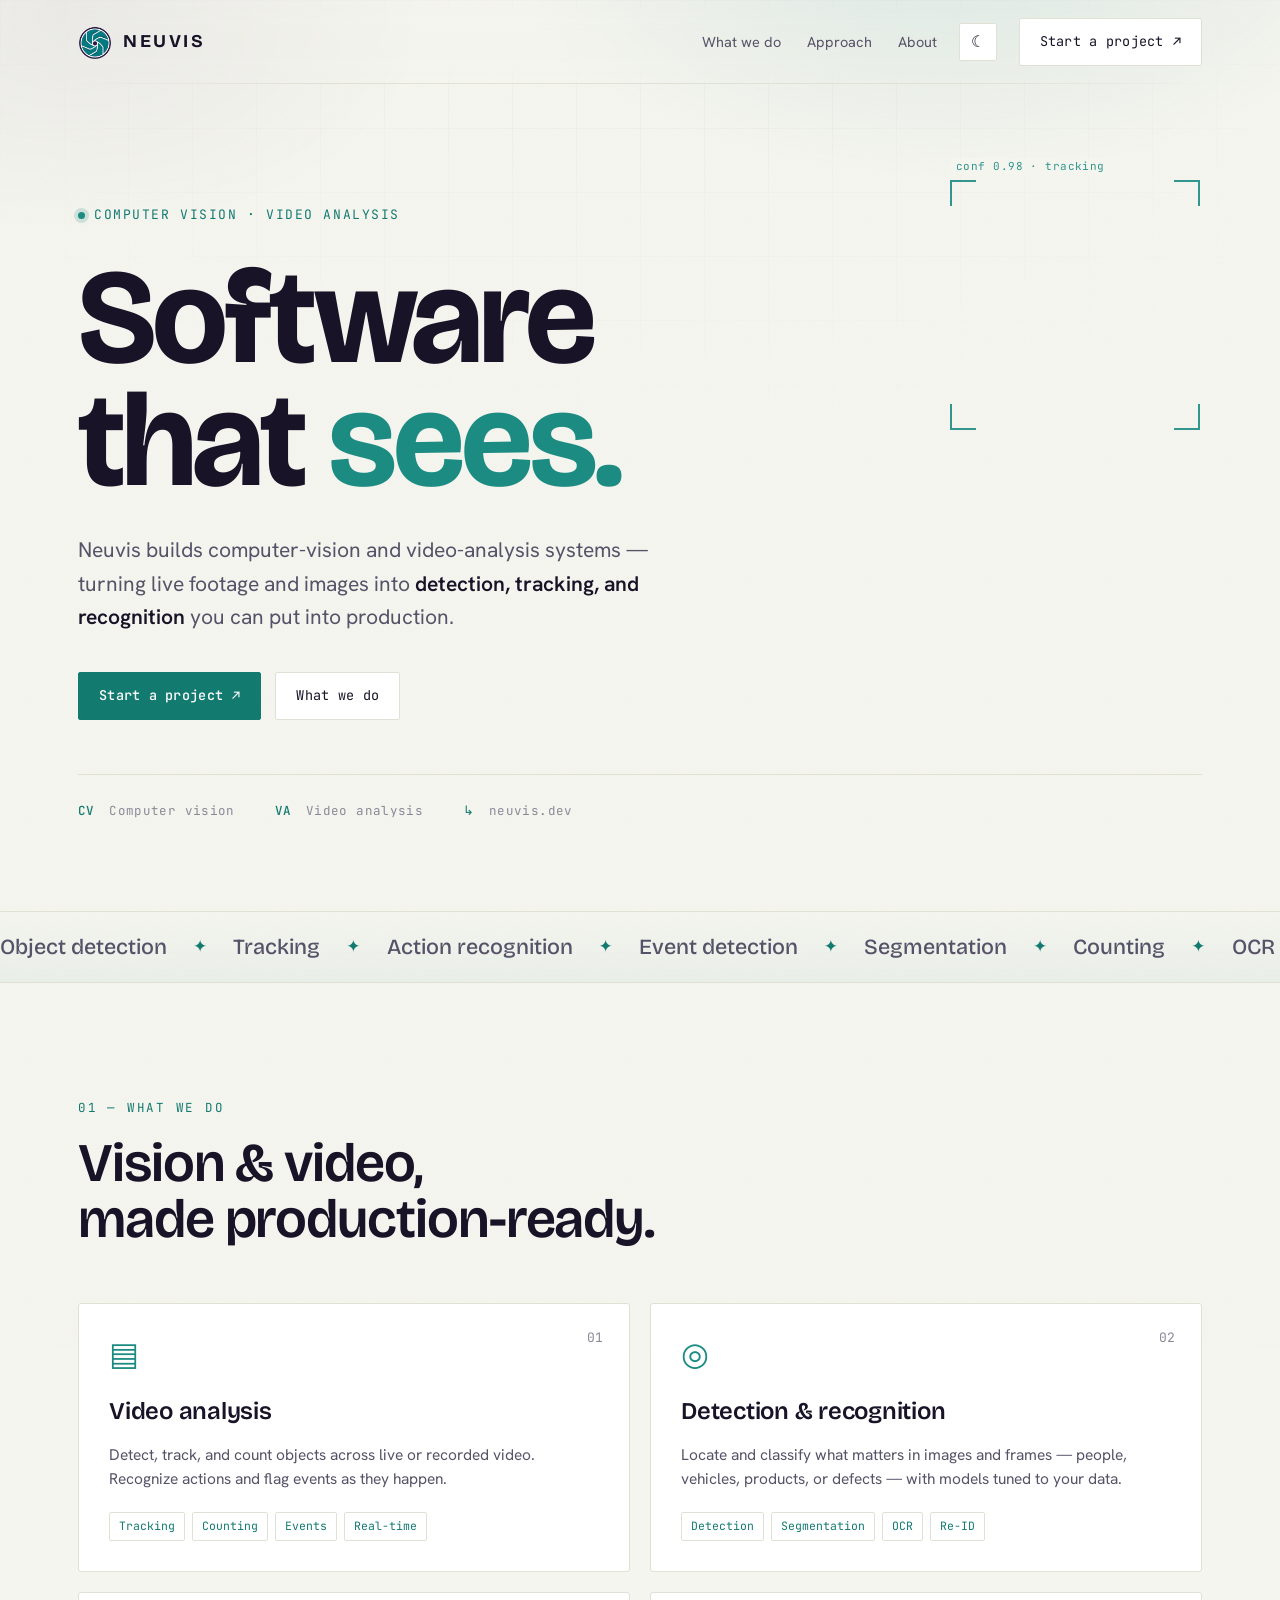
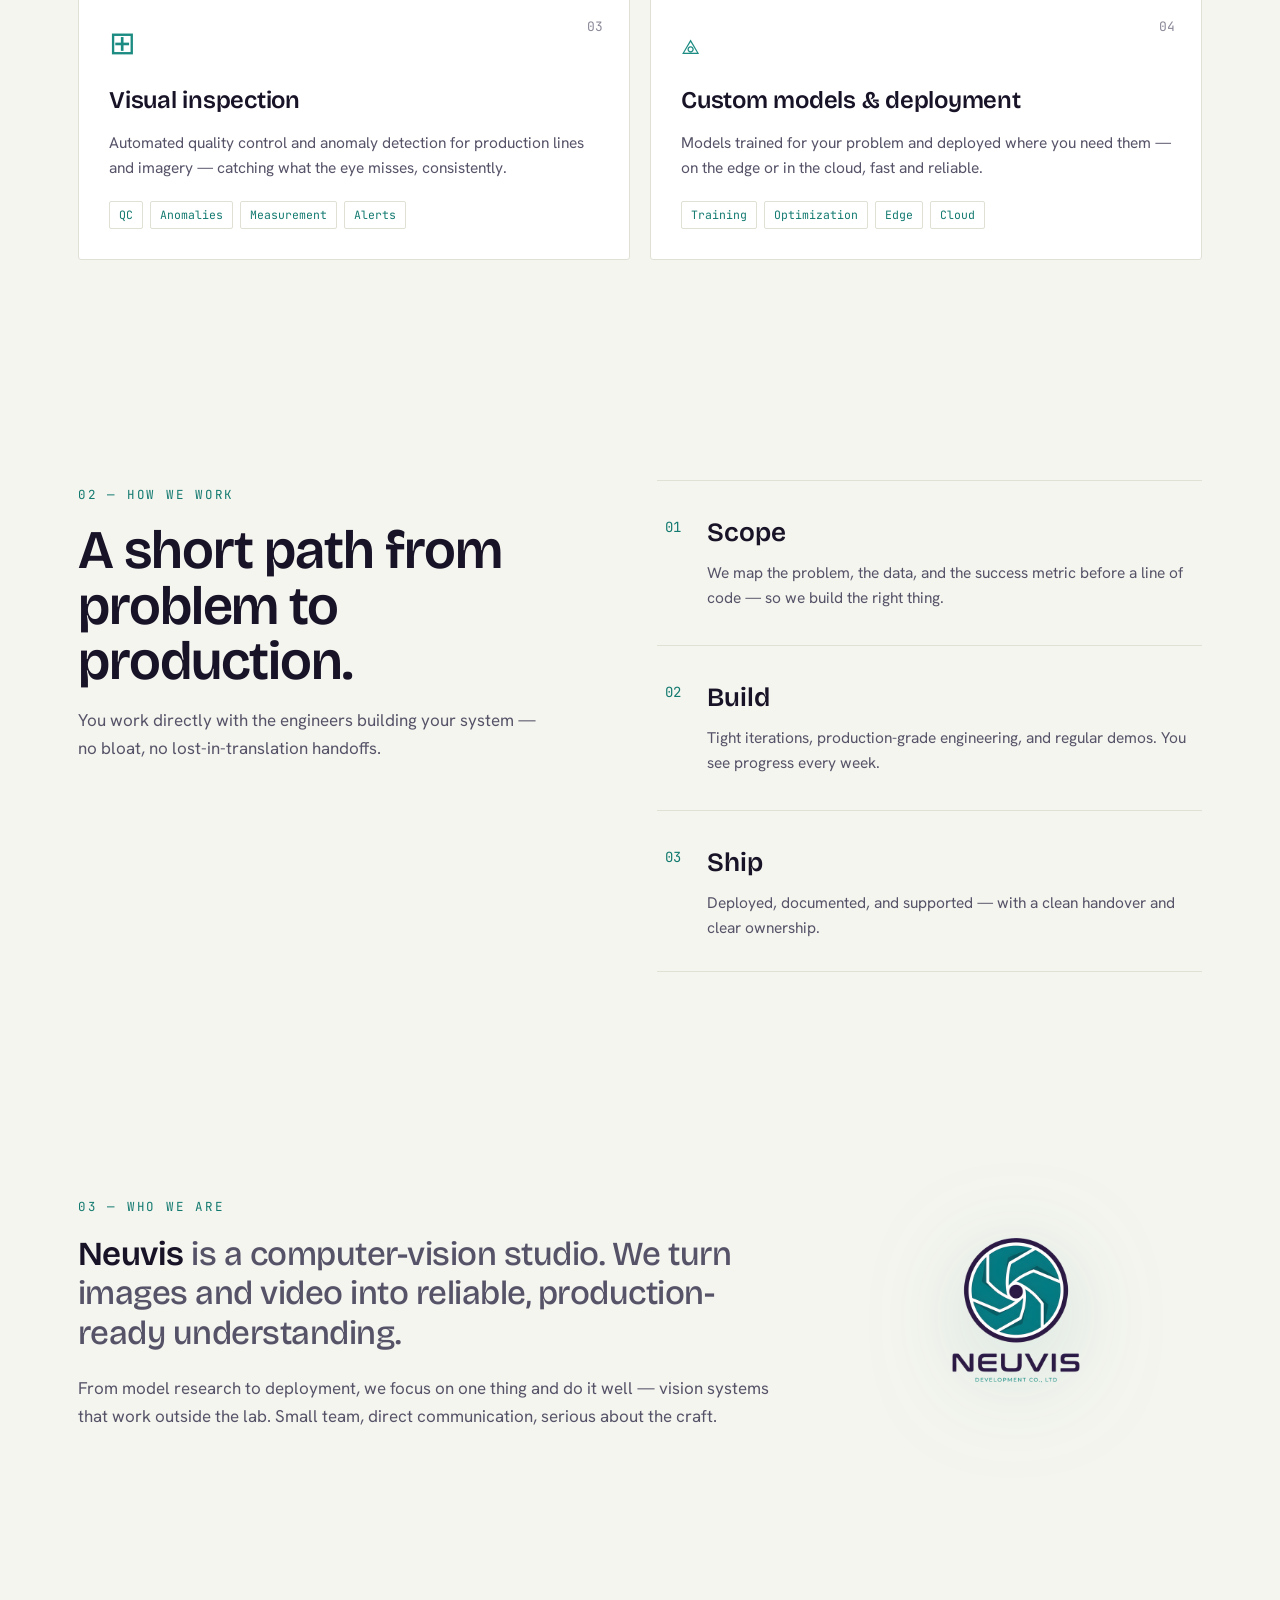
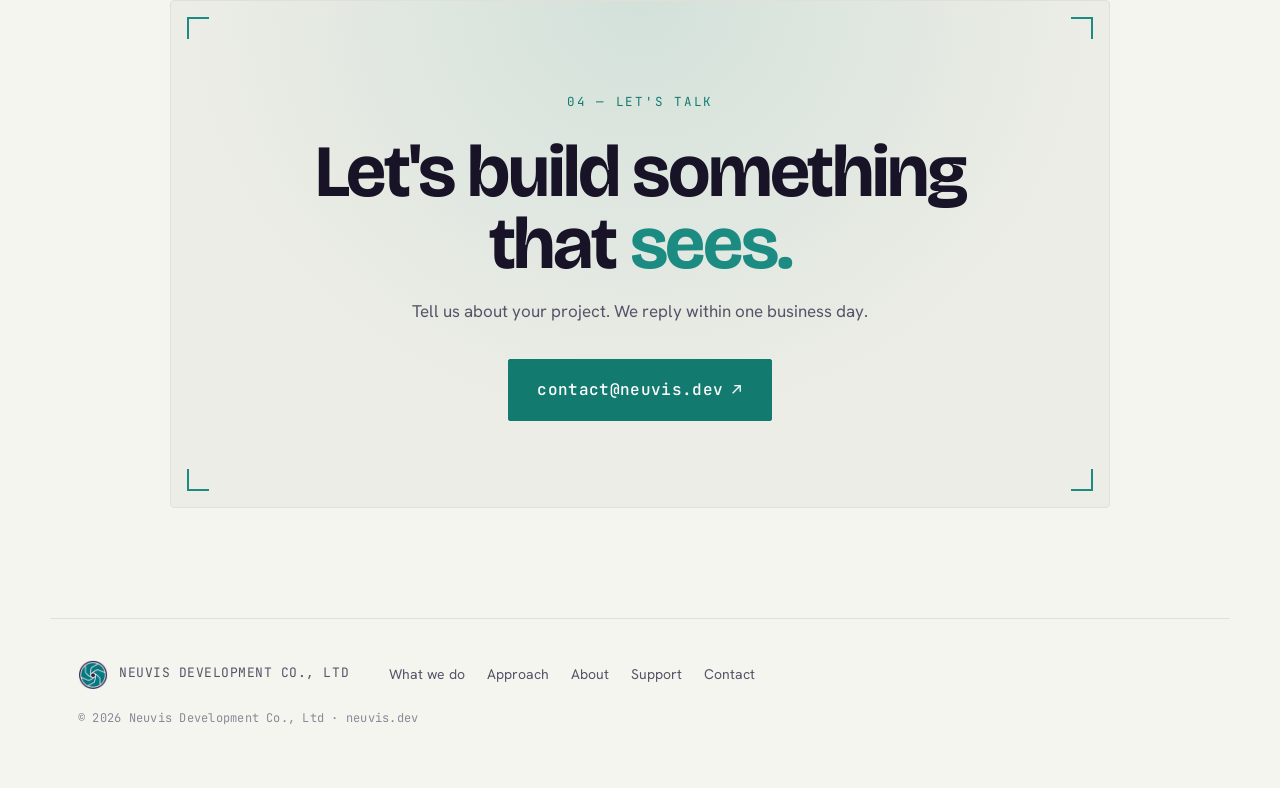
==== commit 1e4b280a: "Add Pupata support and privacy page" ====
--- a/index.html
+++ b/index.html
@@ -203,6 +203,7 @@
     <a href="#services">What we do</a>
     <a href="#approach">Approach</a>
     <a href="#about">About</a>
+    <a href="support/">Support</a>
     <a href="mailto:contact@neuvis.dev">Contact</a>
   </nav>
   <p class="footer__legal">© <span id="yr">2026</span> Neuvis Development Co., Ltd · neuvis.dev</p>
--- a/styles.css
+++ b/styles.css
@@ -247,6 +247,69 @@
 .footer__links a:hover { color: var(--teal-br); }
 .footer__legal { width: 100%; font-family: var(--mono); font-size: 12px; color: var(--faint); letter-spacing: .02em; }
 
+/* ---------- product support ---------- */
+.support-page { max-width: var(--maxw); margin: 0 auto; padding: 0 28px 110px; }
+.support-page section[id] { scroll-margin-top: 96px; }
+.support-hero { position: relative; padding: 104px 0 86px; border-bottom: 1px solid var(--line); }
+.support-hero::after {
+  content: "PUPATA / SUPPORT"; position: absolute; right: 0; top: 116px;
+  font-family: var(--mono); font-size: 11px; letter-spacing: .14em; color: var(--faint);
+  writing-mode: vertical-rl;
+}
+.support-hero__title {
+  max-width: 850px; font-family: var(--display); font-weight: 700;
+  font-size: clamp(3rem, 8vw, 6.7rem); line-height: .94; letter-spacing: -.035em;
+}
+.support-hero__lede { max-width: 690px; margin-top: 30px; color: var(--muted); font-size: clamp(1.05rem, 2vw, 1.25rem); }
+.support-hero__actions { display: flex; flex-wrap: wrap; gap: 14px; margin-top: 34px; }
+.policy-meta { margin-top: 30px; font-family: var(--mono); font-size: 12px; color: var(--faint); }
+
+.support-shell { display: grid; grid-template-columns: 220px minmax(0, 1fr); gap: 72px; padding-top: 84px; align-items: start; }
+.support-toc { position: sticky; top: 104px; }
+.support-toc nav { display: flex; flex-direction: column; border-top: 1px solid var(--line); }
+.support-toc a { display: flex; gap: 12px; padding: 13px 0; border-bottom: 1px solid var(--line); color: var(--muted); font-size: 14px; transition: color .2s; }
+.support-toc a:hover { color: var(--teal-br); }
+.support-toc a span { font-family: var(--mono); font-size: 11px; color: var(--teal); padding-top: 3px; }
+
+.support-content { min-width: 0; }
+.support-section { padding: 20px 0 92px; border-bottom: 1px solid var(--line); }
+.support-section + .support-section { padding-top: 92px; }
+.support-section h2, .support-contact h2 {
+  font-family: var(--display); font-weight: 650; font-size: clamp(2.2rem, 5vw, 3.7rem);
+  line-height: 1; letter-spacing: -.025em;
+}
+.support-section__intro { max-width: 680px; margin-top: 20px; color: var(--muted); font-size: 1.08rem; }
+.support-grid { display: grid; grid-template-columns: repeat(2, minmax(0, 1fr)); gap: 16px; margin-top: 38px; }
+.support-card { position: relative; min-height: 220px; padding: 30px 28px; background: var(--surface); border: 1px solid var(--line); border-radius: 3px; }
+.support-card__no { position: absolute; top: 24px; right: 24px; font-family: var(--mono); font-size: 11px; color: var(--faint); }
+.support-card h3, .support-callout h3, .privacy-language h3 {
+  font-family: var(--display); font-weight: 600; font-size: 1.35rem; line-height: 1.2;
+}
+.support-card p { margin-top: 13px; color: var(--muted); font-size: 15px; line-height: 1.65; }
+.support-callout { margin-top: 16px; padding: 28px 30px; border-left: 3px solid var(--teal-br); background: var(--bg-2); }
+.support-callout p { margin-top: 8px; color: var(--muted); }
+
+.privacy-language { max-width: 760px; margin-top: 42px; }
+.privacy-language h2 { margin-bottom: 18px; font-size: clamp(1.8rem, 4vw, 2.7rem); }
+.privacy-language h3 { margin-top: 34px; }
+.privacy-language p { margin-top: 11px; color: var(--muted); }
+.inline-link { color: var(--teal-br); text-decoration: underline; text-decoration-thickness: 1px; text-underline-offset: 3px; }
+.inline-link:hover { color: var(--ink); }
+.language-rule { margin: 66px 0 0; border: 0; border-top: 1px solid var(--line); }
+
+.support-contact {
+  position: relative; margin-top: 92px; padding: 64px 46px; text-align: left;
+  border: 1px solid var(--line); border-radius: 4px;
+  background: radial-gradient(90% 140% at 0% 0%, rgba(28,140,130,.13), transparent 68%), var(--bg-2);
+}
+.support-contact p { max-width: 680px; margin-top: 18px; color: var(--muted); }
+.support-contact .btn { margin-top: 30px; }
+.support-contact .reticle__b { width: 20px; height: 20px; }
+.support-contact .tl { top: 14px; left: 14px; border-right: 0; border-bottom: 0; }
+.support-contact .tr { top: 14px; right: 14px; border-left: 0; border-bottom: 0; }
+.support-contact .bl { bottom: 14px; left: 14px; border-right: 0; border-top: 0; }
+.support-contact .br { bottom: 14px; right: 14px; border-left: 0; border-top: 0; }
+
 /* ---------- reveal ---------- */
 .reveal { opacity: 0; transform: translateY(22px); transition: opacity .7s ease, transform .7s ease; transition-delay: calc(var(--d, 0) * 90ms); }
 .reveal.in { opacity: 1; transform: none; }
@@ -271,10 +334,25 @@
   .section--split, .section--about { grid-template-columns: 1fr; gap: 36px; }
   .section--split .section__head { position: static; }
   .about__logo { order: -1; }
+  .support-shell { grid-template-columns: 1fr; gap: 28px; padding-top: 58px; }
+  .support-toc { position: static; }
+  .support-toc nav { display: grid; grid-template-columns: repeat(2, 1fr); }
+  .support-toc a:nth-child(odd) { border-right: 1px solid var(--line); padding-right: 18px; }
+  .support-toc a:nth-child(even) { padding-left: 18px; }
 }
 @media (max-width: 480px) {
   body { font-size: 16px; }
   .section { padding: 78px 22px; }
   .hero { padding: 80px 22px 70px; }
   .contact { padding: 60px 24px; margin-inline: 14px; }
-}
+  .support-page { padding: 0 22px 78px; }
+  .support-hero { padding: 76px 0 62px; }
+  .support-hero::after { display: none; }
+  .support-toc nav { grid-template-columns: 1fr; }
+  .support-toc a:nth-child(odd), .support-toc a:nth-child(even) { border-right: 0; padding-inline: 0; }
+  .support-section { padding-bottom: 72px; }
+  .support-section + .support-section { padding-top: 72px; }
+  .support-grid { grid-template-columns: 1fr; }
+  .support-card { min-height: 0; }
+  .support-contact { margin-top: 72px; padding: 54px 24px; }
+}
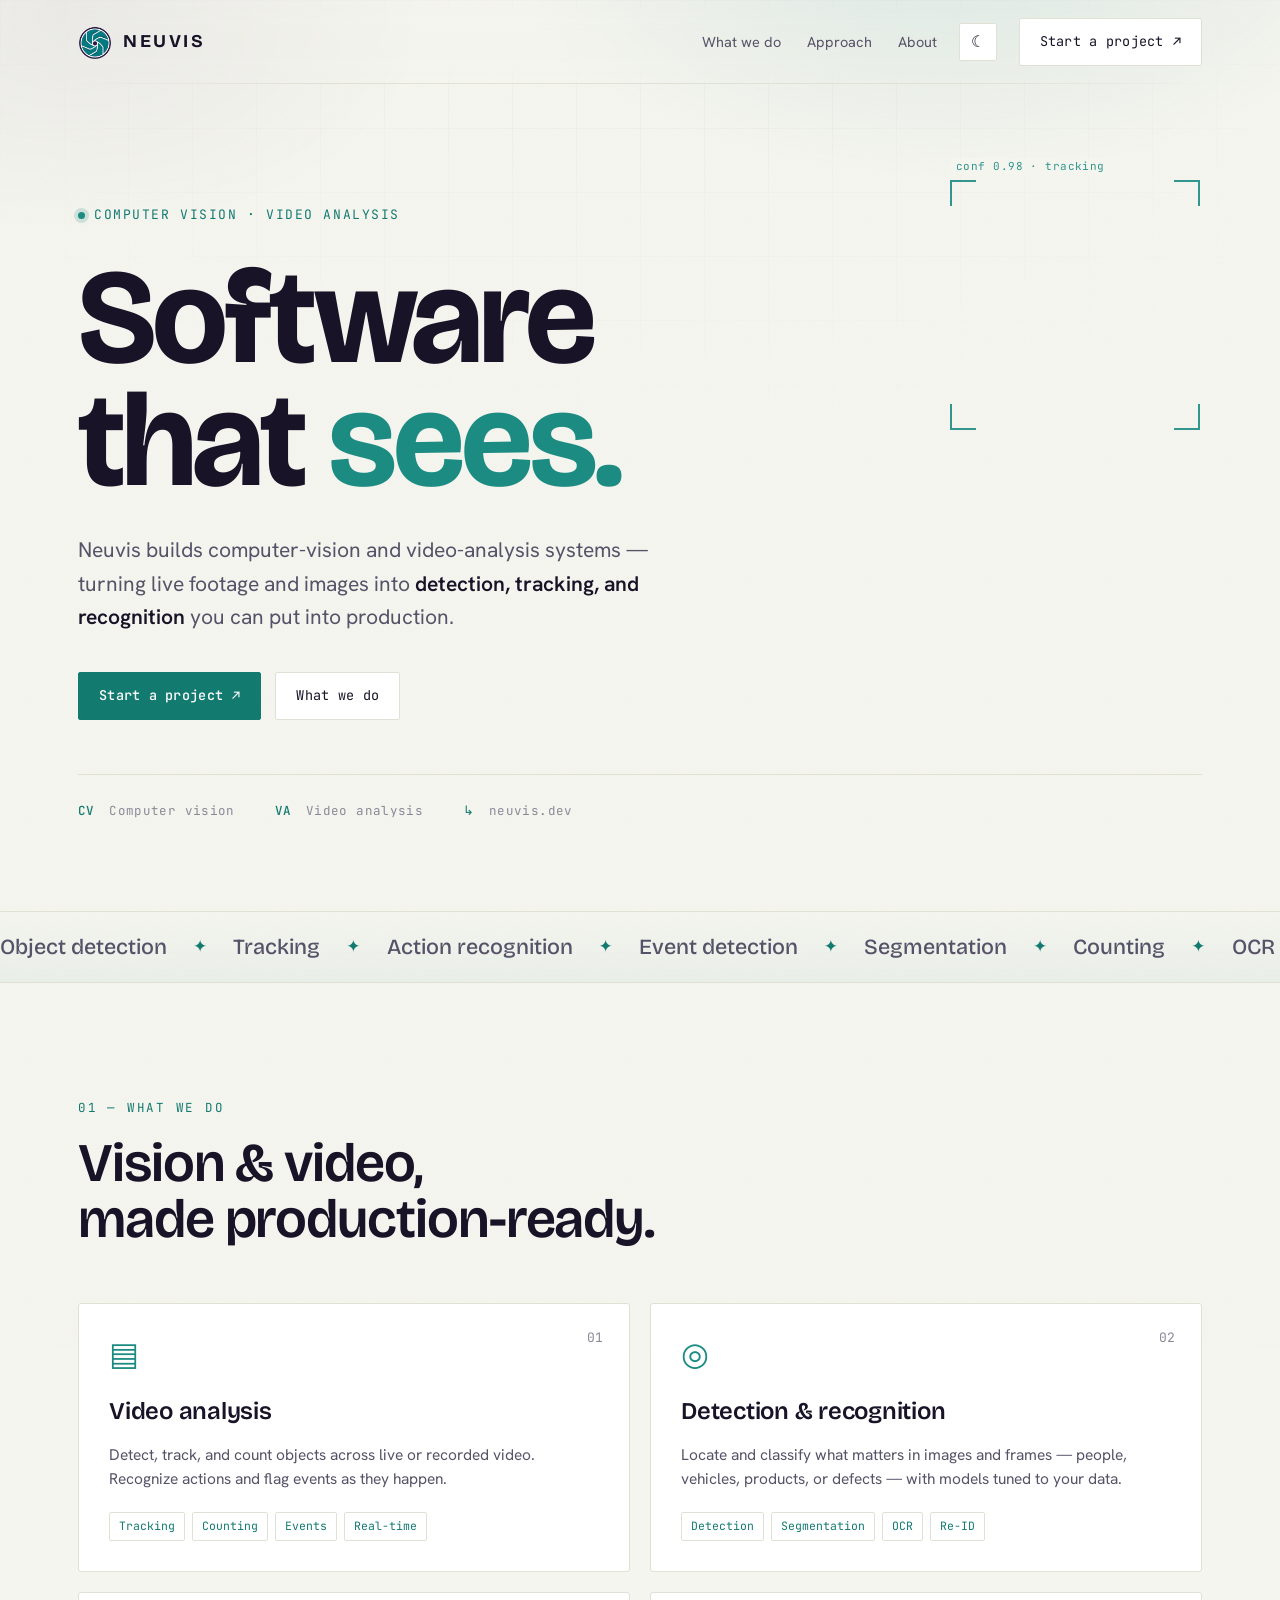
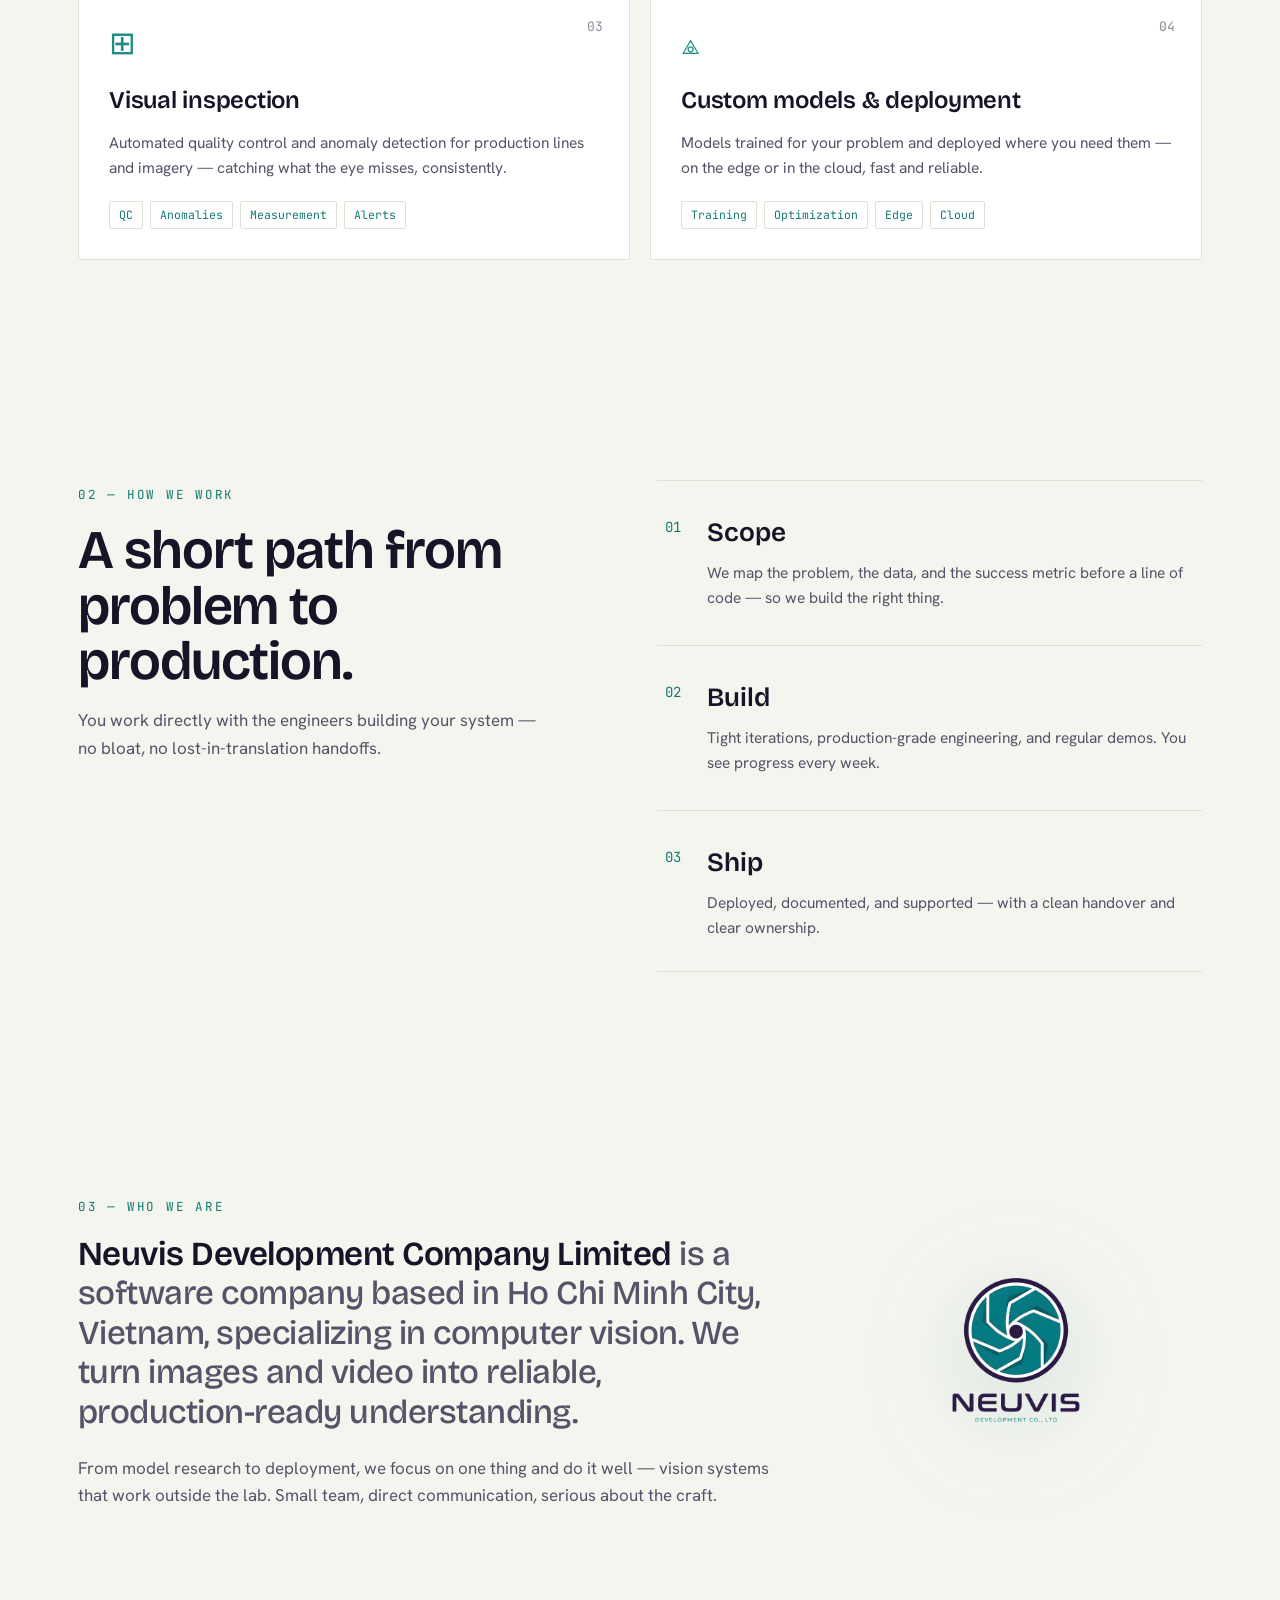
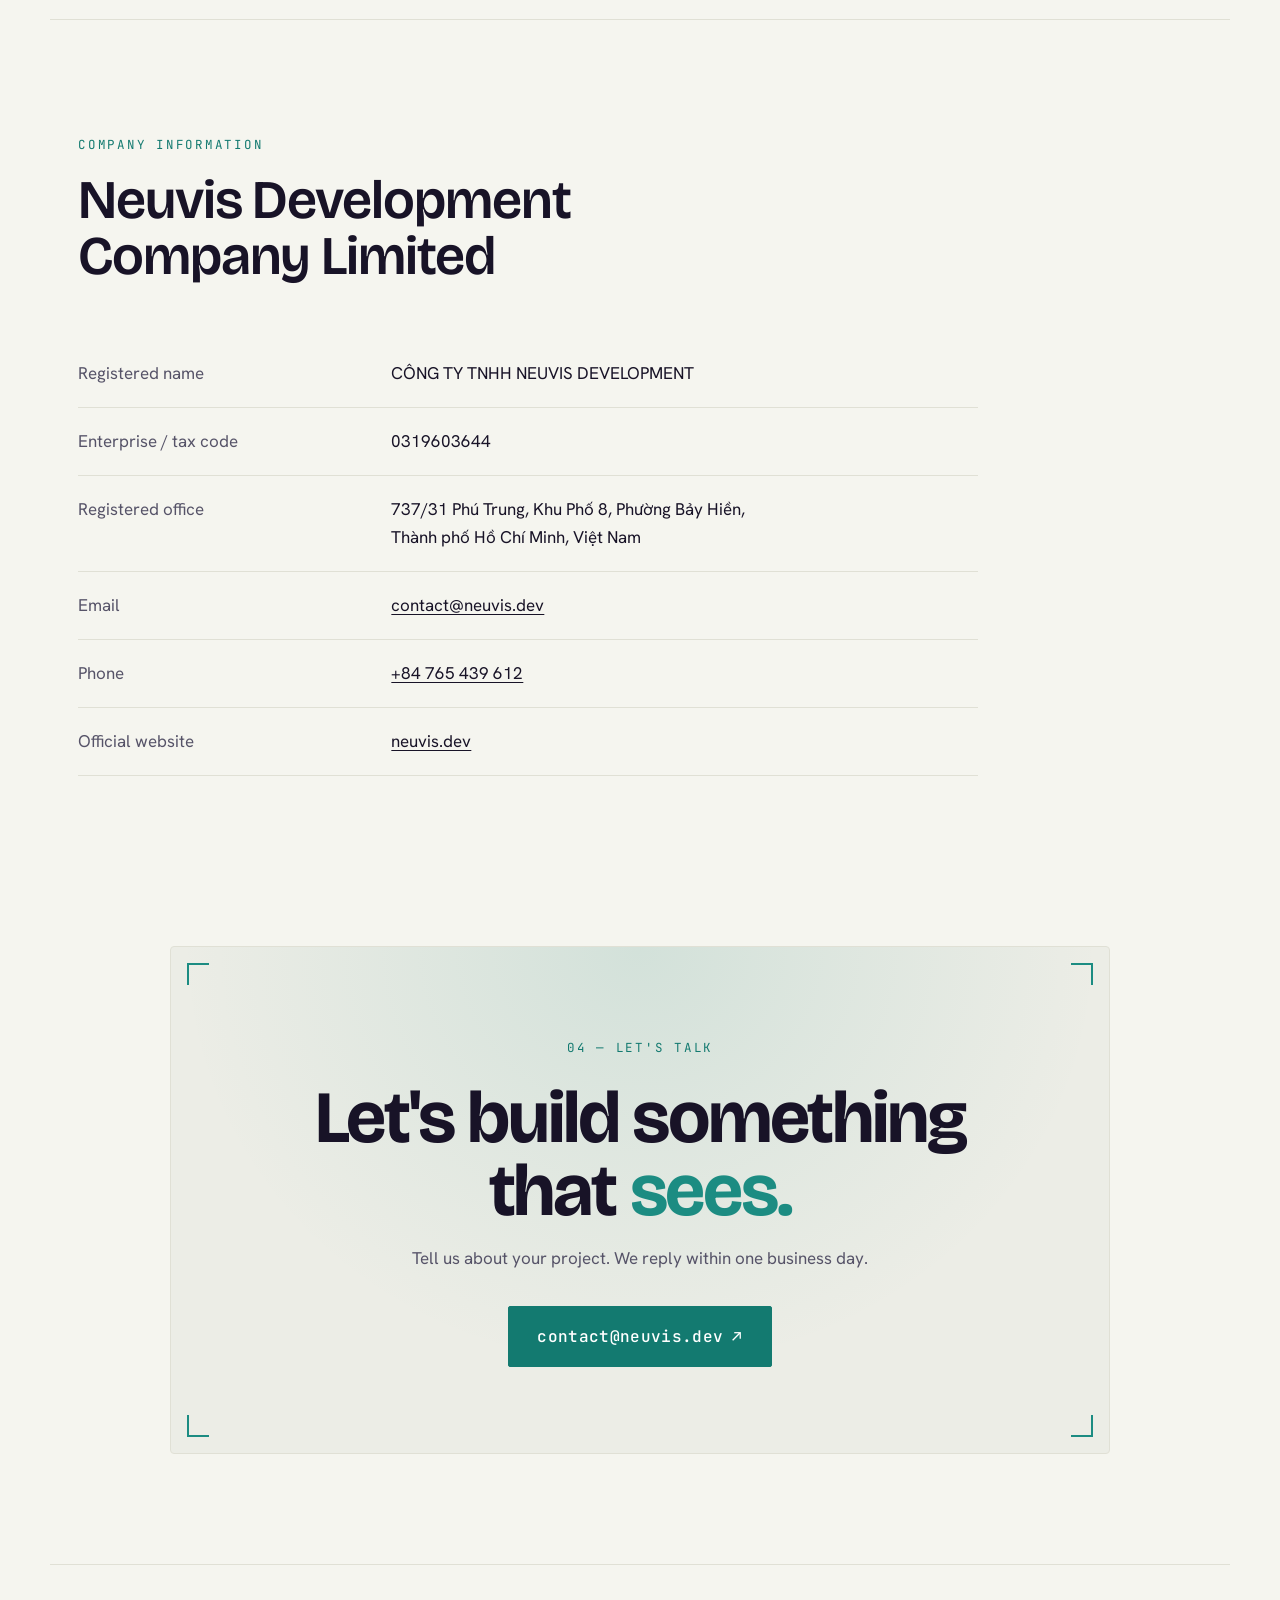
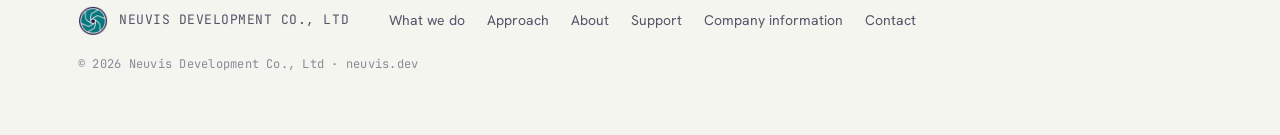
==== commit 65f37b9f: "Add verified company identity and contact details" ====
--- a/index.html
+++ b/index.html
@@ -169,7 +169,9 @@
     <div class="about">
       <span class="kicker">03 — Who we are</span>
       <p class="about__lead reveal">
-        <strong>Neuvis</strong> is a computer-vision studio. We turn images and
+        <strong>Neuvis Development Company Limited</strong> is a software company
+        based in Ho Chi Minh City, Vietnam, specializing in computer vision.
+        We turn images and
         video into reliable, production-ready understanding.
       </p>
       <p class="reveal">From model research to deployment, we focus on one thing and
@@ -179,6 +181,21 @@
     <figure class="about__logo reveal" aria-hidden="true">
       <img src="assets/logo.png" alt="" width="360" />
     </figure>
+  </section>
+
+  <section class="section company" id="company" aria-labelledby="company-title">
+    <div class="section__head">
+      <span class="kicker">Company information</span>
+      <h2 class="section__title" id="company-title">Neuvis Development<br />Company Limited</h2>
+    </div>
+    <dl class="company__details">
+      <div><dt>Registered name</dt><dd lang="vi">CÔNG TY TNHH NEUVIS DEVELOPMENT</dd></div>
+      <div><dt>Enterprise / tax code</dt><dd>0319603644</dd></div>
+      <div><dt>Registered office</dt><dd><address lang="vi">737/31 Phú Trung, Khu Phố 8, Phường Bảy Hiền,<br />Thành phố Hồ Chí Minh, Việt Nam</address></dd></div>
+      <div><dt>Email</dt><dd><a href="mailto:contact@neuvis.dev">contact@neuvis.dev</a></dd></div>
+      <div><dt>Phone</dt><dd><a href="tel:+84765439612">+84 765 439 612</a></dd></div>
+      <div><dt>Official website</dt><dd><a href="https://neuvis.dev/">neuvis.dev</a></dd></div>
+    </dl>
   </section>
 
   <!-- CONTACT -->
@@ -204,6 +221,7 @@
     <a href="#approach">Approach</a>
     <a href="#about">About</a>
     <a href="support/">Support</a>
+    <a href="#company">Company information</a>
     <a href="mailto:contact@neuvis.dev">Contact</a>
   </nav>
   <p class="footer__legal">© <span id="yr">2026</span> Neuvis Development Co., Ltd · neuvis.dev</p>
--- a/styles.css
+++ b/styles.css
@@ -310,6 +310,17 @@
 .support-contact .bl { bottom: 14px; left: 14px; border-right: 0; border-top: 0; }
 .support-contact .br { bottom: 14px; right: 14px; border-left: 0; border-top: 0; }
 
+.company { border-top: 1px solid var(--line); }
+.company__details { margin-top: 36px; max-width: 900px; }
+.company__details > div { display: grid; grid-template-columns: minmax(0, 1fr) minmax(0, 2fr); gap: 20px; padding: 20px 0; border-bottom: 1px solid var(--line); }
+.company__details dt { color: var(--muted); }
+.company__details dd { margin: 0; overflow-wrap: anywhere; }
+.company__details address { font-style: normal; }
+.company__details a { text-decoration: underline; text-underline-offset: 3px; }
+@media (max-width: 480px) {
+  .company__details > div { grid-template-columns: 1fr; gap: 8px; }
+}
+
 /* ---------- reveal ---------- */
 .reveal { opacity: 0; transform: translateY(22px); transition: opacity .7s ease, transform .7s ease; transition-delay: calc(var(--d, 0) * 90ms); }
 .reveal.in { opacity: 1; transform: none; }
